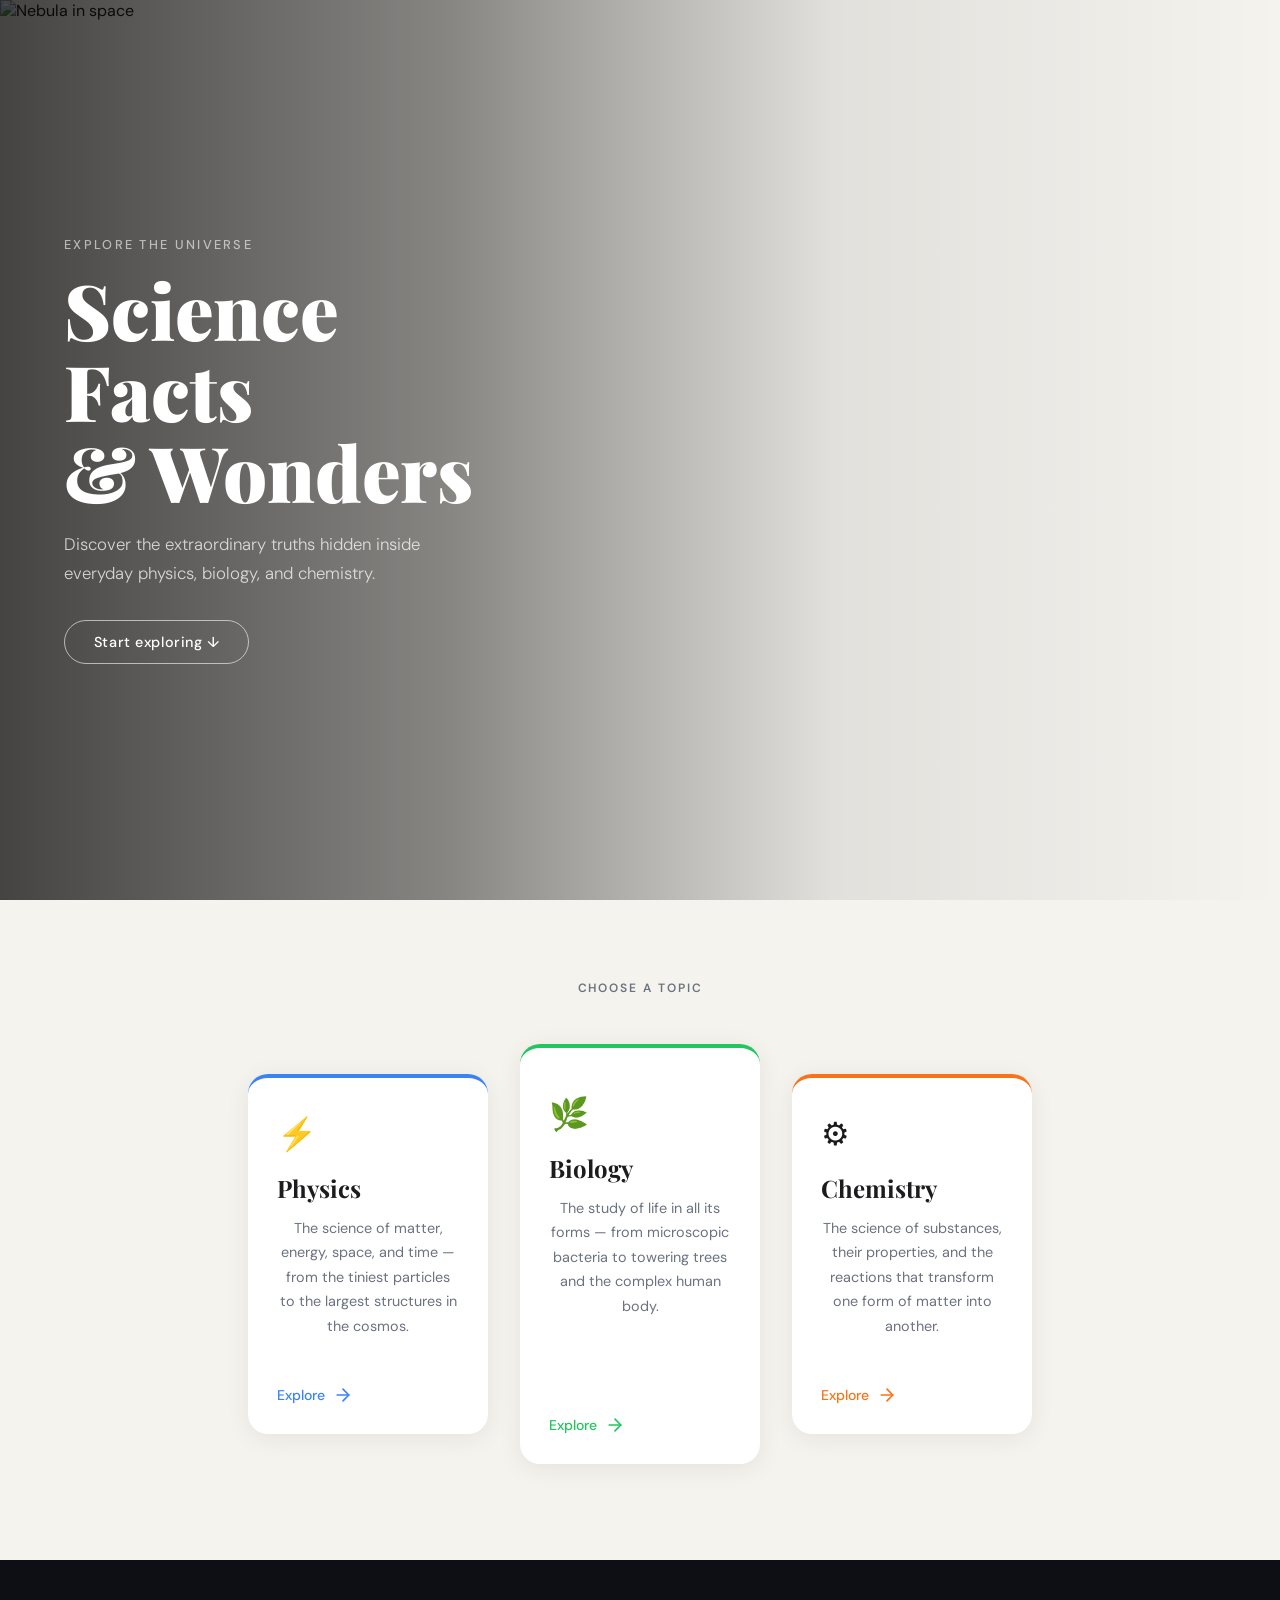
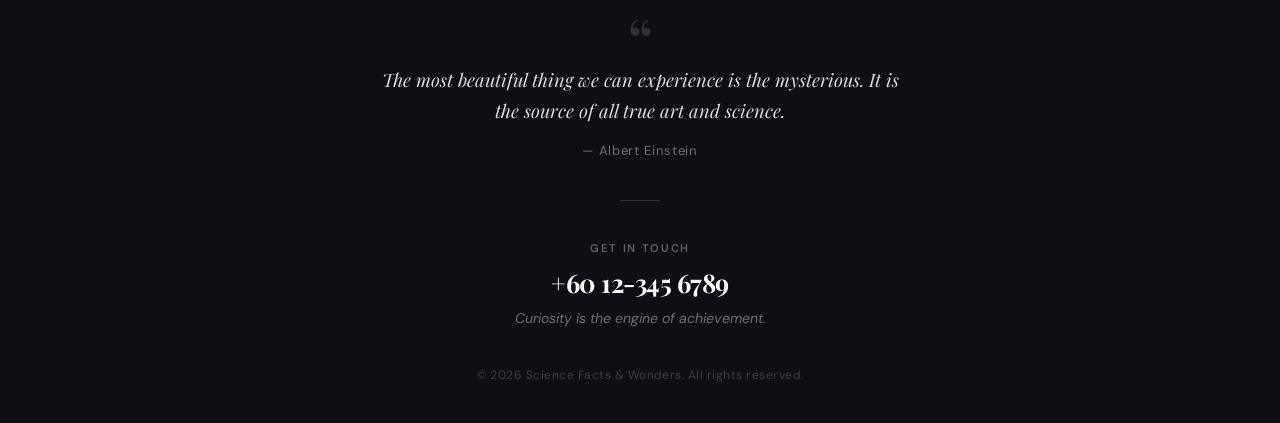
==== index.html @ d9818884 "Add files via upload" ====
<!DOCTYPE html>
<html lang="en">
<head>
  <meta charset="UTF-8">
  <meta name="viewport" content="width=device-width, initial-scale=1.0">
  <title>Science Facts & Wonders</title>
  <link rel="preconnect" href="https://fonts.googleapis.com">
  <link href="https://fonts.googleapis.com/css2?family=Playfair+Display:wght@700;900&family=DM+Sans:wght@300;400;500&display=swap" rel="stylesheet">
  <link rel="stylesheet" href="style.css">
</head>
<body>

  <!-- HERO SECTION -->
  <section class="hero">
    <div class="hero-image-wrap">
      <img
        src="https://images.unsplash.com/photo-1462331940025-496dfbfc7564?w=1400&auto=format&fit=crop"
        alt="Nebula in space"
        class="hero-img"
      />
      <div class="hero-fade"></div>
    </div>
    <div class="hero-text">
      <p class="hero-eyebrow">Explore the universe</p>
      <h1>Science Facts<br>&amp; Wonders</h1>
      <p class="hero-sub">Discover the extraordinary truths hidden inside everyday physics, biology, and chemistry.</p>
      <a href="#topics" class="hero-btn">Start exploring ↓</a>
    </div>
  </section>

  <!-- TOPIC CARDS -->
  <section class="topics" id="topics">
    <p class="section-label">Choose a topic</p>

    <div class="cards-row">

      <!-- Physics -->
      <div class="card" id="card-physics">
        <div class="card-icon">&#9889;</div>
        <h2 class="card-title">Physics</h2>
        <p class="card-desc">The science of matter, energy, space, and time — from the tiniest particles to the largest structures in the cosmos.</p>
        <a href="physics.html" class="card-arrow" aria-label="Explore Physics">
          <span>Explore</span>
          <svg width="20" height="20" viewBox="0 0 24 24" fill="none" stroke="currentColor" stroke-width="2" stroke-linecap="round" stroke-linejoin="round"><line x1="5" y1="12" x2="19" y2="12"/><polyline points="12 5 19 12 12 19"/></svg>
        </a>
      </div>

      <!-- Biology -->
      <div class="card featured" id="card-biology">
        <div class="card-icon">&#127807;</div>
        <h2 class="card-title">Biology</h2>
        <p class="card-desc">The study of life in all its forms — from microscopic bacteria to towering trees and the complex human body.</p>
        <a href="biology.html" class="card-arrow" aria-label="Explore Biology">
          <span>Explore</span>
          <svg width="20" height="20" viewBox="0 0 24 24" fill="none" stroke="currentColor" stroke-width="2" stroke-linecap="round" stroke-linejoin="round"><line x1="5" y1="12" x2="19" y2="12"/><polyline points="12 5 19 12 12 19"/></svg>
        </a>
      </div>

      <!-- Chemistry -->
      <div class="card" id="card-chemistry">
        <div class="card-icon">&#9881;</div>
        <h2 class="card-title">Chemistry</h2>
        <p class="card-desc">The science of substances, their properties, and the reactions that transform one form of matter into another.</p>
        <a href="chemistry.html" class="card-arrow" aria-label="Explore Chemistry">
          <span>Explore</span>
          <svg width="20" height="20" viewBox="0 0 24 24" fill="none" stroke="currentColor" stroke-width="2" stroke-linecap="round" stroke-linejoin="round"><line x1="5" y1="12" x2="19" y2="12"/><polyline points="12 5 19 12 12 19"/></svg>
        </a>
      </div>

    </div>
  </section>

  <!-- FOOTER -->
  <footer class="footer">
    <div class="footer-inner">
      <div class="footer-quote">
        <span class="quote-mark">&ldquo;</span>
        <p>The most beautiful thing we can experience is the mysterious. It is the source of all true art and science.</p>
        <cite>— Albert Einstein</cite>
      </div>
      <div class="footer-divider"></div>
      <div class="footer-contact">
        <p class="footer-label">Get in touch</p>
        <a href="tel:+60123456789" class="footer-phone">+60 12-345 6789</a>
        <p class="footer-tagline">Curiosity is the engine of achievement.</p>
      </div>
      <p class="footer-copy">&copy; 2026 Science Facts &amp; Wonders. All rights reserved.</p>
    </div>
  </footer>

</body>
</html>
---- style.css ----
*, *::before, *::after { margin: 0; padding: 0; box-sizing: border-box; }

:root {
  --dark: #0d0f14;
  --light: #f5f3ee;
  --accent-physics: #3b82f6;
  --accent-biology: #22c55e;
  --accent-chemistry: #f97316;
  --text: #1c1c1e;
  --muted: #6b7280;
  --card-bg: #ffffff;
  --font-display: 'Playfair Display', Georgia, serif;
  --font-body: 'DM Sans', sans-serif;
}

html { scroll-behavior: smooth; }

body {
  font-family: var(--font-body);
  background: var(--light);
  color: var(--text);
  overflow-x: hidden;
}

/* ── HERO ── */
.hero {
  position: relative;
  width: 100%;
  height: 100vh;
  min-height: 600px;
  display: flex;
  align-items: center;
  overflow: hidden;
}

.hero-image-wrap {
  position: absolute;
  inset: 0;
  z-index: 0;
}

.hero-img {
  width: 100%;
  height: 100%;
  object-fit: cover;
  object-position: center;
  display: block;
}

/* Left dark fade, right stays clear */
.hero-fade {
  position: absolute;
  inset: 0;
  background: linear-gradient(
    to right,
    rgba(0, 0, 0, 0.72) 0%,
    rgba(0, 0, 0, 0.45) 35%,
    rgba(0, 0, 0, 0.08) 65%,
    rgba(0, 0, 0, 0) 100%
  );
}

.hero-text {
  position: relative;
  z-index: 1;
  max-width: 560px;
  padding: 0 4rem;
  animation: fadeUp 0.9s ease both;
}

.hero-eyebrow {
  font-family: var(--font-body);
  font-size: 0.8rem;
  font-weight: 500;
  letter-spacing: 0.18em;
  text-transform: uppercase;
  color: rgba(255,255,255,0.6);
  margin-bottom: 1rem;
}

.hero-text h1 {
  font-family: var(--font-display);
  font-size: clamp(2.8rem, 6vw, 5rem);
  font-weight: 900;
  line-height: 1.05;
  color: #ffffff;
  margin-bottom: 1.2rem;
}

.hero-sub {
  font-size: 1.05rem;
  font-weight: 300;
  color: rgba(255,255,255,0.75);
  line-height: 1.7;
  max-width: 400px;
  margin-bottom: 2rem;
}

.hero-btn {
  display: inline-block;
  padding: 0.75rem 1.8rem;
  border: 1.5px solid rgba(255,255,255,0.6);
  color: #fff;
  text-decoration: none;
  font-size: 0.9rem;
  font-weight: 500;
  letter-spacing: 0.04em;
  border-radius: 999px;
  transition: background 0.2s, border-color 0.2s;
}

.hero-btn:hover {
  background: rgba(255,255,255,0.15);
  border-color: #fff;
}

/* ── TOPICS SECTION ── */
.topics {
  background: var(--light);
  padding: 5rem 2rem 6rem;
  text-align: center;
}

.section-label {
  font-size: 0.75rem;
  font-weight: 600;
  letter-spacing: 0.16em;
  text-transform: uppercase;
  color: var(--muted);
  margin-bottom: 3rem;
}

.cards-row {
  display: flex;
  justify-content: center;
  align-items: center;
  gap: 2rem;
  flex-wrap: wrap;
}

/* ── CARD ── */
.card {
  background: var(--card-bg);
  border-radius: 20px;
  width: 240px;
  min-height: 360px;
  padding: 2.2rem 1.8rem 1.8rem;
  display: flex;
  flex-direction: column;
  align-items: flex-start;
  box-shadow: 0 4px 24px rgba(0,0,0,0.07);
  transition: transform 0.25s ease, box-shadow 0.25s ease;
  animation: fadeUp 0.7s ease both;
}

.card:hover {
  transform: translateY(-6px);
  box-shadow: 0 12px 40px rgba(0,0,0,0.12);
}

/* Centre card is taller */
.card.featured {
  min-height: 420px;
  padding-top: 2.8rem;
  animation-delay: 0.1s;
}

#card-physics  { animation-delay: 0s;   border-top: 4px solid var(--accent-physics); }
#card-biology  { animation-delay: 0.1s; border-top: 4px solid var(--accent-biology); }
#card-chemistry{ animation-delay: 0.2s; border-top: 4px solid var(--accent-chemistry); }

.card-icon {
  font-size: 2rem;
  margin-bottom: 1.2rem;
}

.card-title {
  font-family: var(--font-display);
  font-size: 1.5rem;
  font-weight: 700;
  color: var(--text);
  margin-bottom: 0.8rem;
  line-height: 1.2;
}

.card-desc {
  font-size: 0.9rem;
  color: var(--muted);
  line-height: 1.7;
  flex: 1;
}

.card-arrow {
  margin-top: 1.6rem;
  display: flex;
  align-items: center;
  gap: 0.5rem;
  font-size: 0.88rem;
  font-weight: 500;
  text-decoration: none;
  color: var(--text);
  transition: gap 0.2s;
}

.card-arrow:hover { gap: 0.85rem; }

#card-physics  .card-arrow { color: var(--accent-physics); }
#card-biology  .card-arrow { color: var(--accent-biology); }
#card-chemistry .card-arrow { color: var(--accent-chemistry); }

/* ── FOOTER ── */
.footer {
  background: var(--dark);
  color: #fff;
  padding: 4rem 2rem 2.5rem;
}

.footer-inner {
  max-width: 700px;
  margin: 0 auto;
  text-align: center;
}

.footer-quote {
  margin-bottom: 2.5rem;
}

.quote-mark {
  font-family: var(--font-display);
  font-size: 4rem;
  line-height: 0.5;
  color: rgba(255,255,255,0.15);
  display: block;
  margin-bottom: 0.5rem;
}

.footer-quote p {
  font-family: var(--font-display);
  font-size: 1.15rem;
  font-style: italic;
  color: rgba(255,255,255,0.85);
  line-height: 1.7;
  max-width: 520px;
  margin: 0 auto 0.8rem;
}

.footer-quote cite {
  font-size: 0.82rem;
  color: rgba(255,255,255,0.4);
  font-style: normal;
  letter-spacing: 0.05em;
}

.footer-divider {
  width: 40px;
  height: 1px;
  background: rgba(255,255,255,0.15);
  margin: 0 auto 2.5rem;
}

.footer-label {
  font-size: 0.7rem;
  font-weight: 600;
  letter-spacing: 0.15em;
  text-transform: uppercase;
  color: rgba(255,255,255,0.35);
  margin-bottom: 0.6rem;
}

.footer-phone {
  display: block;
  font-family: var(--font-display);
  font-size: 1.6rem;
  font-weight: 700;
  color: #fff;
  text-decoration: none;
  margin-bottom: 0.6rem;
  letter-spacing: -0.02em;
  transition: color 0.2s;
}

.footer-phone:hover { color: var(--accent-biology); }

.footer-tagline {
  font-size: 0.88rem;
  color: rgba(255,255,255,0.4);
  font-style: italic;
  margin-bottom: 2.5rem;
}

.footer-copy {
  font-size: 0.75rem;
  color: rgba(255,255,255,0.2);
  letter-spacing: 0.04em;
}

/* ── ANIMATIONS ── */
@keyframes fadeUp {
  from { opacity: 0; transform: translateY(24px); }
  to   { opacity: 1; transform: translateY(0); }
}

/* ── TOPIC PAGES (physics/biology/chemistry.html) ── */
.page-header {
  background: var(--dark);
  padding: 1.2rem 2rem;
  display: flex;
  align-items: center;
  gap: 1.2rem;
}

.back-link {
  color: rgba(255,255,255,0.6);
  text-decoration: none;
  font-size: 0.88rem;
  display: flex;
  align-items: center;
  gap: 0.4rem;
  transition: color 0.2s;
}

.back-link:hover { color: #fff; }

.page-header h2 {
  font-family: var(--font-display);
  font-size: 1.3rem;
  color: #fff;
  font-weight: 700;
}

.fact-hero {
  padding: 3rem 2rem 1rem;
  max-width: 800px;
  margin: 0 auto;
  text-align: center;
}

.fact-hero p {
  font-size: 0.8rem;
  letter-spacing: 0.14em;
  text-transform: uppercase;
  color: var(--muted);
  margin-bottom: 0.5rem;
}

.fact-hero h1 {
  font-family: var(--font-display);
  font-size: clamp(2rem, 5vw, 3.2rem);
  font-weight: 900;
  line-height: 1.1;
  margin-bottom: 1rem;
}

.fact-area {
  max-width: 680px;
  margin: 2rem auto 0;
  padding: 0 2rem 5rem;
  text-align: center;
}

.fact-box {
  background: #fff;
  border-radius: 16px;
  padding: 2.5rem;
  box-shadow: 0 4px 24px rgba(0,0,0,0.08);
  margin-bottom: 2rem;
  animation: fadeUp 0.5s ease both;
}

.fact-box h3 {
  font-family: var(--font-display);
  font-size: 1.4rem;
  font-weight: 700;
  margin-bottom: 1rem;
  color: var(--text);
}

.fact-box p {
  font-size: 1rem;
  color: var(--muted);
  line-height: 1.8;
}

.fact-badge {
  display: inline-block;
  font-size: 0.72rem;
  font-weight: 600;
  letter-spacing: 0.1em;
  text-transform: uppercase;
  padding: 0.3rem 0.9rem;
  border-radius: 999px;
  margin-bottom: 1rem;
  color: #fff;
}

.next-btn {
  display: inline-flex;
  align-items: center;
  gap: 0.5rem;
  padding: 0.8rem 2rem;
  border-radius: 999px;
  border: none;
  font-family: var(--font-body);
  font-size: 0.95rem;
  font-weight: 500;
  cursor: pointer;
  color: #fff;
  transition: opacity 0.2s, transform 0.15s;
}

.next-btn:hover { opacity: 0.88; transform: scale(1.03); }

/* ── RESPONSIVE ── */
@media (max-width: 700px) {
  .hero-text { padding: 0 2rem; }
  .cards-row { flex-direction: column; align-items: center; }
  .card, .card.featured { width: 100%; max-width: 340px; min-height: unset; }
}
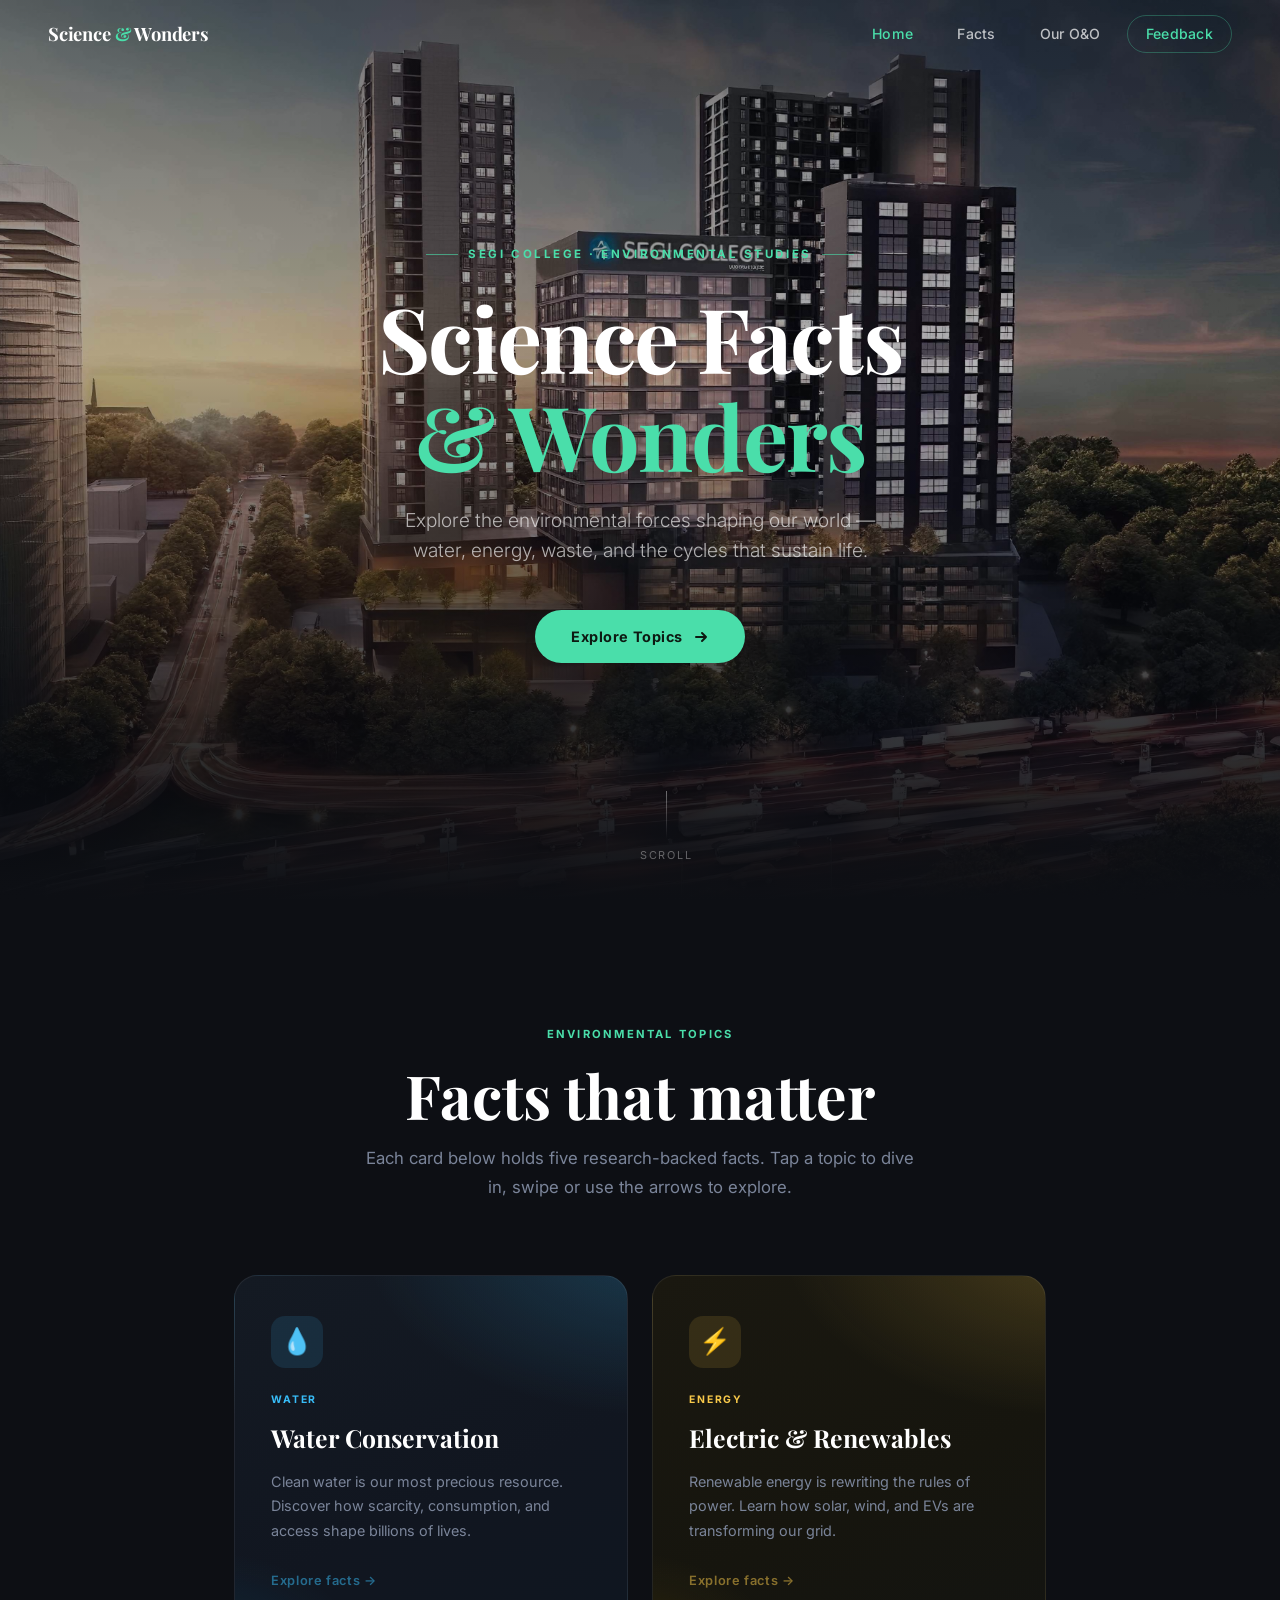
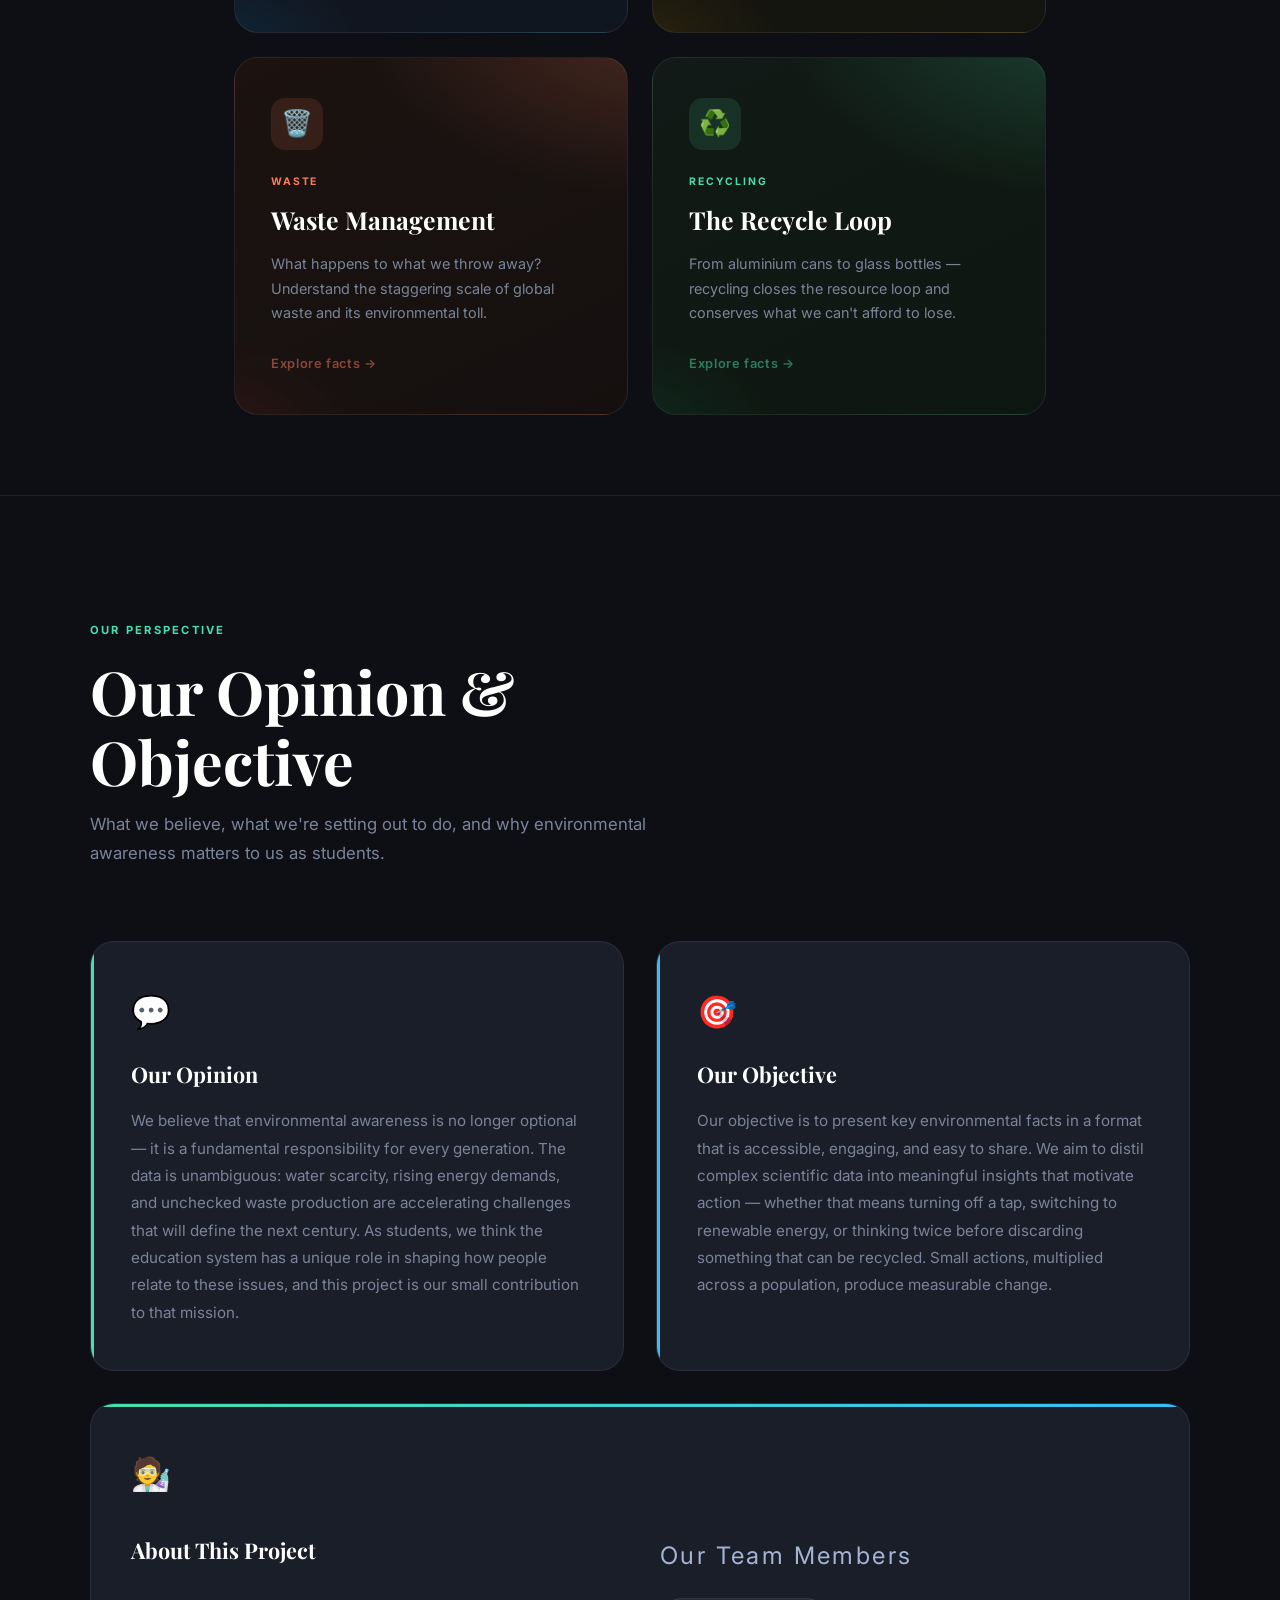
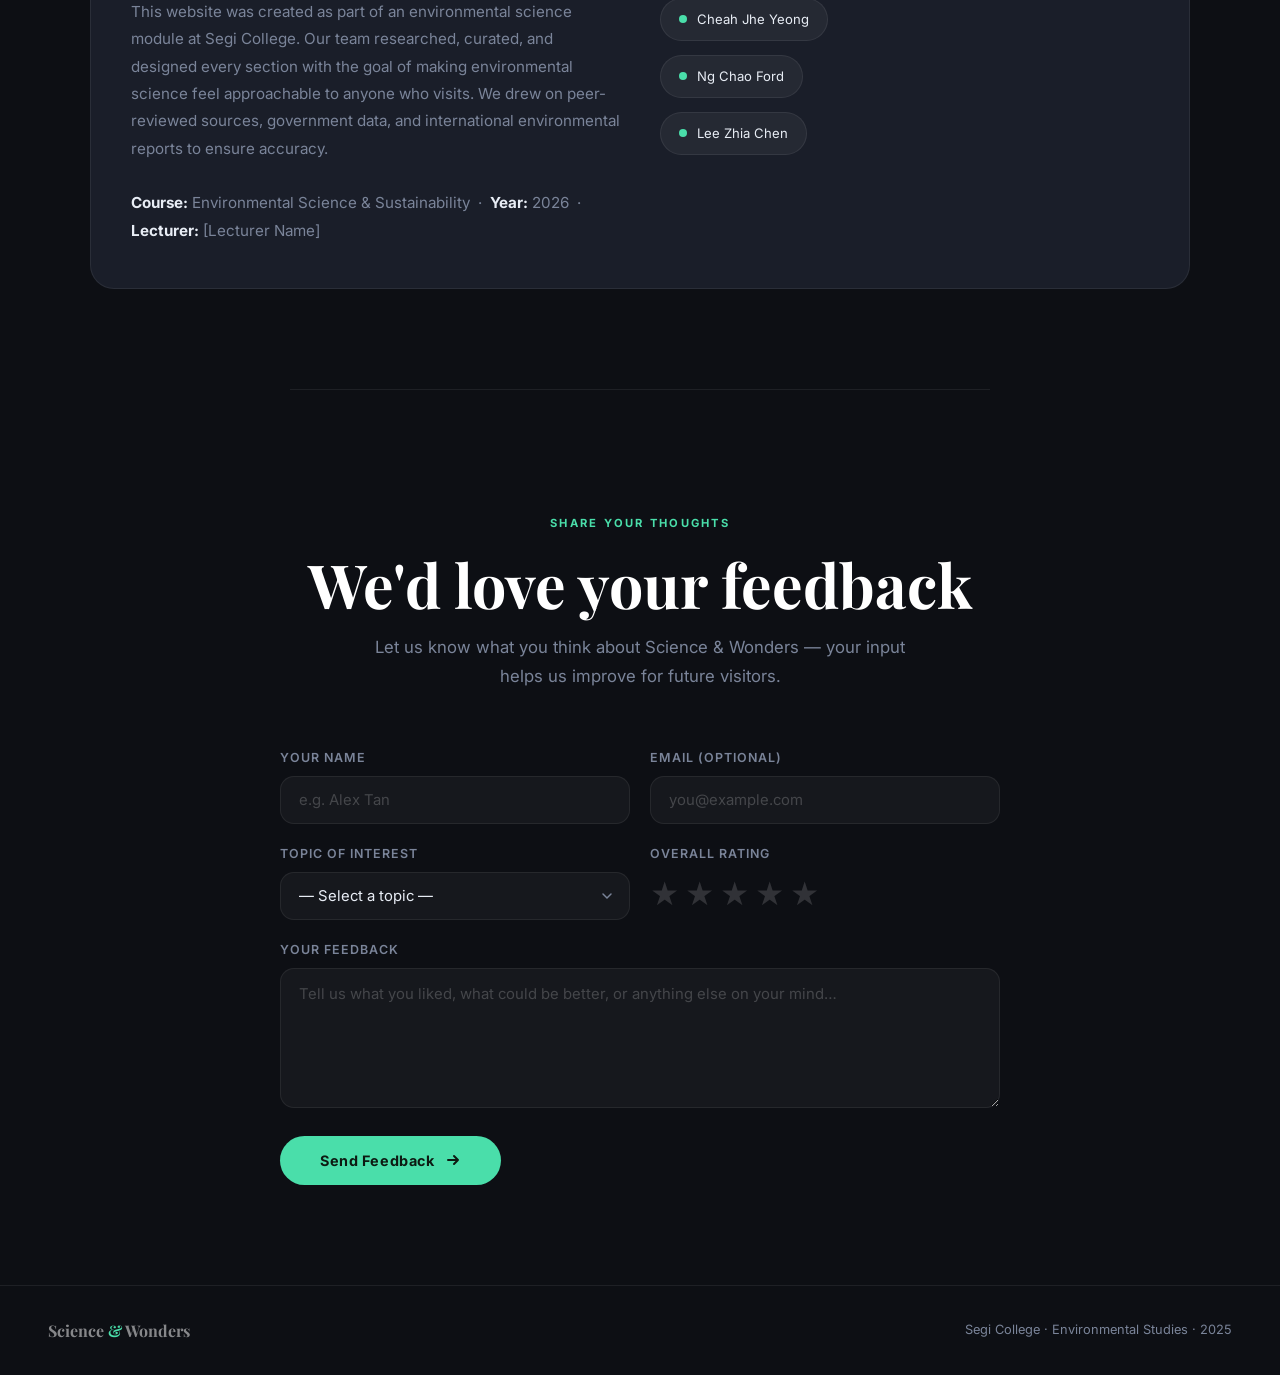
==== commit 1f3e6b77: "Add files via upload" ====
--- a/index.html
+++ b/index.html
@@ -1,92 +1,587 @@
-<!DOCTYPE html>
-<html lang="en">
-<head>
-  <meta charset="UTF-8">
-  <meta name="viewport" content="width=device-width, initial-scale=1.0">
-  <title>Science Facts & Wonders</title>
-  <link rel="preconnect" href="https://fonts.googleapis.com">
-  <link href="https://fonts.googleapis.com/css2?family=Playfair+Display:wght@700;900&family=DM+Sans:wght@300;400;500&display=swap" rel="stylesheet">
-  <link rel="stylesheet" href="style.css">
-</head>
-<body>
-
-  <!-- HERO SECTION -->
-  <section class="hero">
-    <div class="hero-image-wrap">
-      <img
-        src="https://images.unsplash.com/photo-1462331940025-496dfbfc7564?w=1400&auto=format&fit=crop"
-        alt="Nebula in space"
-        class="hero-img"
-      />
-      <div class="hero-fade"></div>
-    </div>
-    <div class="hero-text">
-      <p class="hero-eyebrow">Explore the universe</p>
-      <h1>Science Facts<br>&amp; Wonders</h1>
-      <p class="hero-sub">Discover the extraordinary truths hidden inside everyday physics, biology, and chemistry.</p>
-      <a href="#topics" class="hero-btn">Start exploring ↓</a>
-    </div>
-  </section>
-
-  <!-- TOPIC CARDS -->
-  <section class="topics" id="topics">
-    <p class="section-label">Choose a topic</p>
-
-    <div class="cards-row">
-
-      <!-- Physics -->
-      <div class="card" id="card-physics">
-        <div class="card-icon">&#9889;</div>
-        <h2 class="card-title">Physics</h2>
-        <p class="card-desc">The science of matter, energy, space, and time — from the tiniest particles to the largest structures in the cosmos.</p>
-        <a href="physics.html" class="card-arrow" aria-label="Explore Physics">
-          <span>Explore</span>
-          <svg width="20" height="20" viewBox="0 0 24 24" fill="none" stroke="currentColor" stroke-width="2" stroke-linecap="round" stroke-linejoin="round"><line x1="5" y1="12" x2="19" y2="12"/><polyline points="12 5 19 12 12 19"/></svg>
-        </a>
-      </div>
-
-      <!-- Biology -->
-      <div class="card featured" id="card-biology">
-        <div class="card-icon">&#127807;</div>
-        <h2 class="card-title">Biology</h2>
-        <p class="card-desc">The study of life in all its forms — from microscopic bacteria to towering trees and the complex human body.</p>
-        <a href="biology.html" class="card-arrow" aria-label="Explore Biology">
-          <span>Explore</span>
-          <svg width="20" height="20" viewBox="0 0 24 24" fill="none" stroke="currentColor" stroke-width="2" stroke-linecap="round" stroke-linejoin="round"><line x1="5" y1="12" x2="19" y2="12"/><polyline points="12 5 19 12 12 19"/></svg>
-        </a>
-      </div>
-
-      <!-- Chemistry -->
-      <div class="card" id="card-chemistry">
-        <div class="card-icon">&#9881;</div>
-        <h2 class="card-title">Chemistry</h2>
-        <p class="card-desc">The science of substances, their properties, and the reactions that transform one form of matter into another.</p>
-        <a href="chemistry.html" class="card-arrow" aria-label="Explore Chemistry">
-          <span>Explore</span>
-          <svg width="20" height="20" viewBox="0 0 24 24" fill="none" stroke="currentColor" stroke-width="2" stroke-linecap="round" stroke-linejoin="round"><line x1="5" y1="12" x2="19" y2="12"/><polyline points="12 5 19 12 12 19"/></svg>
-        </a>
-      </div>
-
-    </div>
-  </section>
-
-  <!-- FOOTER -->
-  <footer class="footer">
-    <div class="footer-inner">
-      <div class="footer-quote">
-        <span class="quote-mark">&ldquo;</span>
-        <p>The most beautiful thing we can experience is the mysterious. It is the source of all true art and science.</p>
-        <cite>— Albert Einstein</cite>
-      </div>
-      <div class="footer-divider"></div>
-      <div class="footer-contact">
-        <p class="footer-label">Get in touch</p>
-        <a href="tel:+60123456789" class="footer-phone">+60 12-345 6789</a>
-        <p class="footer-tagline">Curiosity is the engine of achievement.</p>
-      </div>
-      <p class="footer-copy">&copy; 2026 Science Facts &amp; Wonders. All rights reserved.</p>
-    </div>
-  </footer>
-
-</body>
-</html>
+<!DOCTYPE html>
+<html lang="en">
+<head>
+  <meta charset="UTF-8" />
+  <meta name="viewport" content="width=device-width, initial-scale=1.0" />
+  <title>Science Facts & Wonders</title>
+  <link rel="preconnect" href="https://fonts.googleapis.com" />
+  <link rel="preconnect" href="https://fonts.gstatic.com" crossorigin />
+  <link href="https://fonts.googleapis.com/css2?family=Playfair+Display:wght@400;700&family=Inter:wght@300;400;500;600;700&display=swap" rel="stylesheet" />
+  <link rel="stylesheet" href="style.css" />
+</head>
+<body>
+
+  <!-- ══════════════════════════════════════════════
+       NAVBAR
+  ══════════════════════════════════════════════ -->
+  <nav id="navbar">
+    <div class="nav-logo">Science <span>&</span> Wonders</div>
+    <ul class="nav-links">
+      <li><a href="#hero"     class="nav-link active">Home</a></li>
+      <li><a href="#facts"    class="nav-link">Facts</a></li>
+      <li><a href="#opinion"  class="nav-link">Our O&amp;O</a></li>
+      <li><a href="#feedback" class="nav-link nav-feedback">Feedback</a></li>
+    </ul>
+  </nav>
+
+  <!-- ══════════════════════════════════════════════
+       HERO
+  ══════════════════════════════════════════════ -->
+  <section id="hero">
+    <div class="hero-bg"></div>
+    <div class="hero-overlay"></div>
+    <div class="hero-content">
+      <p class="hero-eyebrow">Segi College · Environmental Studies</p>
+      <h1 class="hero-title">Science Facts<br><em>&amp; Wonders</em></h1>
+      <p class="hero-subtitle">
+        Explore the environmental forces shaping our world —<br>
+        water, energy, waste, and the cycles that sustain life.
+      </p>
+      <a href="#facts" class="hero-cta">
+        Explore Topics
+        <svg width="16" height="16" viewBox="0 0 16 16" fill="none">
+          <path d="M3 8h10M9 4l4 4-4 4" stroke="currentColor" stroke-width="2" stroke-linecap="round" stroke-linejoin="round"/>
+        </svg>
+      </a>
+    </div>
+    <div class="hero-scroll-hint">
+      <div class="scroll-line"></div>
+      <span>Scroll</span>
+    </div>
+  </section>
+
+  <!-- ══════════════════════════════════════════════
+       FACTS SECTION
+  ══════════════════════════════════════════════ -->
+  <section id="facts">
+    <div class="facts-header reveal">
+      <span class="section-eyebrow">Environmental Topics</span>
+      <h2 class="section-heading">Facts that matter</h2>
+      <p class="section-sub">
+        Each card below holds five research-backed facts. Tap a topic to dive in, swipe or use the arrows to explore.
+      </p>
+    </div>
+
+    <div class="topics-grid">
+      <!-- Water -->
+      <div class="topic-card water reveal reveal-delay-1" onclick="openTopic('water')" role="button" tabindex="0">
+        <div class="card-icon">💧</div>
+        <span class="card-tag">Water</span>
+        <h3 class="card-title">Water Conservation</h3>
+        <p class="card-desc">Clean water is our most precious resource. Discover how scarcity, consumption, and access shape billions of lives.</p>
+        <span class="card-arrow">Explore facts →</span>
+      </div>
+
+      <!-- Electric -->
+      <div class="topic-card electric reveal reveal-delay-2" onclick="openTopic('electric')" role="button" tabindex="0">
+        <div class="card-icon">⚡</div>
+        <span class="card-tag">Energy</span>
+        <h3 class="card-title">Electric & Renewables</h3>
+        <p class="card-desc">Renewable energy is rewriting the rules of power. Learn how solar, wind, and EVs are transforming our grid.</p>
+        <span class="card-arrow">Explore facts →</span>
+      </div>
+
+      <!-- Waste -->
+      <div class="topic-card waste reveal reveal-delay-3" onclick="openTopic('waste')" role="button" tabindex="0">
+        <div class="card-icon">🗑️</div>
+        <span class="card-tag">Waste</span>
+        <h3 class="card-title">Waste Management</h3>
+        <p class="card-desc">What happens to what we throw away? Understand the staggering scale of global waste and its environmental toll.</p>
+        <span class="card-arrow">Explore facts →</span>
+      </div>
+
+      <!-- Recycle -->
+      <div class="topic-card recycle reveal reveal-delay-4" onclick="openTopic('recycle')" role="button" tabindex="0">
+        <div class="card-icon">♻️</div>
+        <span class="card-tag">Recycling</span>
+        <h3 class="card-title">The Recycle Loop</h3>
+        <p class="card-desc">From aluminium cans to glass bottles — recycling closes the resource loop and conserves what we can't afford to lose.</p>
+        <span class="card-arrow">Explore facts →</span>
+      </div>
+    </div>
+  </section>
+
+  <div class="divider"></div>
+
+  <!-- ══════════════════════════════════════════════
+       OPINION & OBJECTIVE
+  ══════════════════════════════════════════════ -->
+  <section id="opinion">
+    <div class="opinion-inner">
+      <div class="opinion-header reveal">
+        <span class="section-eyebrow">Our Perspective</span>
+        <h2 class="section-heading">Our Opinion &amp;<br>Objective</h2>
+        <p class="section-sub">
+          What we believe, what we're setting out to do, and why environmental awareness matters to us as students.
+        </p>
+      </div>
+
+      <div class="opinion-grid">
+
+        <!-- Block 1 — Opinion -->
+        <div class="oo-block reveal reveal-delay-1">
+          <div class="oo-icon">💬</div>
+          <h3 class="oo-title">Our Opinion</h3>
+          <!-- EDIT: Replace the paragraph text below with your own opinion. Keep it within the <p> tags. -->
+          <p class="oo-body">
+            We believe that environmental awareness is no longer optional — it is a fundamental responsibility
+            for every generation. The data is unambiguous: water scarcity, rising energy demands, and
+            unchecked waste production are accelerating challenges that will define the next century.
+            As students, we think the education system has a unique role in shaping how people relate to
+            these issues, and this project is our small contribution to that mission.
+          </p>
+        </div>
+
+        <!-- Block 2 — Objective -->
+        <div class="oo-block secondary reveal reveal-delay-2">
+          <div class="oo-icon">🎯</div>
+          <h3 class="oo-title">Our Objective</h3>
+          <!-- EDIT: Replace the paragraph text below with your own objective statement. Keep it within the <p> tags. -->
+          <p class="oo-body">
+            Our objective is to present key environmental facts in a format that is accessible, engaging,
+            and easy to share. We aim to distil complex scientific data into meaningful insights that
+            motivate action — whether that means turning off a tap, switching to renewable energy, or
+            thinking twice before discarding something that can be recycled. Small actions, multiplied
+            across a population, produce measurable change.
+          </p>
+        </div>
+
+        <!-- Full-width block — About the team -->
+        <div class="oo-full reveal reveal-delay-3">
+          <div class="oo-full-left">
+            <div class="oo-icon">🧑‍🔬</div>
+            <h3 class="oo-title">About This Project</h3>
+            <!-- EDIT: Replace the paragraph below with your project description, subject name, semester, etc. -->
+            <p class="oo-body">
+              This website was created as part of an environmental science module at Segi College.
+              Our team researched, curated, and designed every section with the goal of making
+              environmental science feel approachable to anyone who visits. We drew on peer-reviewed
+              sources, government data, and international environmental reports to ensure accuracy.
+              <br><br>
+              <!-- EDIT: Update course name, year, and lecturer name below -->
+              <strong style="color: #e8edf5;">Course:</strong> Environmental Science &amp; Sustainability &nbsp;·&nbsp;
+              <strong style="color: #e8edf5;">Year:</strong> 2026 &nbsp;·&nbsp;
+              <strong style="color: #e8edf5;">Lecturer:</strong> [Lecturer Name]
+            </p>
+          </div>
+          <div class="oo-full-right">
+            <!-- EDIT: Replace each chip with your actual team members' names -->
+            <p style="font-size:1.5rem; letter-spacing:0.1em; color:#a5b3d4; margin-bottom:8px;">Our Team Members</p>
+            <div class="member-chip"><span class="member-chip-dot"></span> Cheah Jhe Yeong</div>
+            <div class="member-chip"><span class="member-chip-dot"></span> Ng Chao Ford</div>
+            <div class="member-chip"><span class="member-chip-dot"></span> Lee Zhia Chen</div>
+          </div>
+        </div>
+
+      </div><!-- /opinion-grid -->
+    </div><!-- /opinion-inner -->
+  </section>
+
+  <!-- ══════════════════════════════════════════════
+       FEEDBACK SECTION
+  ══════════════════════════════════════════════ -->
+  <section id="feedback">
+    <div class="feedback-inner">
+      <div class="feedback-header reveal">
+        <span class="section-eyebrow">Share Your Thoughts</span>
+        <h2 class="section-heading">We'd love your feedback</h2>
+        <p class="section-sub">
+          Let us know what you think about Science &amp; Wonders — your input helps us improve for future visitors.
+        </p>
+      </div>
+
+      <div class="feedback-form reveal reveal-delay-1">
+
+        <!-- Name + Email -->
+        <div class="fb-row">
+          <div class="fb-field">
+            <label for="fb-name">Your Name</label>
+            <input type="text" id="fb-name" placeholder="e.g. Alex Tan" autocomplete="name" />
+          </div>
+          <div class="fb-field">
+            <label for="fb-email">Email (optional)</label>
+            <input type="email" id="fb-email" placeholder="you@example.com" autocomplete="email" />
+          </div>
+        </div>
+
+        <!-- Topic + Rating -->
+        <div class="fb-row">
+          <div class="fb-field">
+            <label for="fb-topic">Topic of Interest</label>
+            <select id="fb-topic">
+              <option value="">— Select a topic —</option>
+              <option value="water">💧 Water Conservation</option>
+              <option value="electric">⚡ Electric &amp; Renewables</option>
+              <option value="waste">🗑️ Waste Management</option>
+              <option value="recycle">♻️ The Recycle Loop</option>
+              <option value="general">🌍 General / All topics</option>
+            </select>
+          </div>
+          <div class="star-row">
+            <label>Overall Rating</label>
+            <div class="stars">
+              <input type="radio" id="s5" name="rating" value="5"><label for="s5" title="5 stars">★</label>
+              <input type="radio" id="s4" name="rating" value="4"><label for="s4" title="4 stars">★</label>
+              <input type="radio" id="s3" name="rating" value="3"><label for="s3" title="3 stars">★</label>
+              <input type="radio" id="s2" name="rating" value="2"><label for="s2" title="2 stars">★</label>
+              <input type="radio" id="s1" name="rating" value="1"><label for="s1" title="1 star">★</label>
+            </div>
+          </div>
+        </div>
+
+        <!-- Feedback text -->
+        <div class="fb-field">
+          <label for="fb-message">Your Feedback</label>
+          <textarea id="fb-message" placeholder="Tell us what you liked, what could be better, or anything else on your mind…"></textarea>
+        </div>
+
+        <!-- Submit -->
+        <button class="fb-submit" onclick="submitFeedback()">
+          Send Feedback
+          <svg width="16" height="16" viewBox="0 0 16 16" fill="none">
+            <path d="M3 8h10M9 4l4 4-4 4" stroke="currentColor" stroke-width="2" stroke-linecap="round" stroke-linejoin="round"/>
+          </svg>
+        </button>
+
+        <!-- Success toast -->
+        <div class="fb-toast" id="fb-toast">
+          <span class="fb-toast-icon">✅</span>
+          <span>Thank you! Your feedback has been securely submitted for research.</span>
+        </div>
+
+      </div><!-- /feedback-form -->
+    </div><!-- /feedback-inner -->
+  </section>
+
+  <!-- ══════════════════════════════════════════════
+       FOOTER
+  ══════════════════════════════════════════════ -->
+  <footer>
+    <div class="foot-logo">Science <span>&</span> Wonders</div>
+    <span>Segi College · Environmental Studies · 2025</span>
+  </footer>
+
+  <!-- ══════════════════════════════════════════════
+       FACT OVERLAY (full-screen viewer)
+  ══════════════════════════════════════════════ -->
+  <div id="fact-overlay" role="dialog" aria-modal="true">
+    <div class="fact-bg" id="fact-bg"></div>
+    <div class="fact-bg-dimmer"></div>
+
+    <button class="overlay-back" onclick="closeTopic()">
+      <svg width="16" height="16" viewBox="0 0 16 16" fill="none">
+        <path d="M10 12L6 8l4-4" stroke="currentColor" stroke-width="2" stroke-linecap="round" stroke-linejoin="round"/>
+      </svg>
+      Back
+    </button>
+
+    <div class="fact-viewer">
+      <div class="fact-glass-card" id="fact-card">
+        <span class="glass-tag"  id="glass-tag"></span>
+        <span class="glass-count" id="glass-count"></span>
+        <span class="fact-quote-mark">"</span>
+        <p class="fact-text" id="fact-text"></p>
+      </div>
+
+      <div class="fact-controls">
+        <button class="fact-nav-btn" id="prev-btn" onclick="prevFact()" aria-label="Previous fact">
+          <svg width="18" height="18" viewBox="0 0 18 18" fill="none">
+            <path d="M11 13L7 9l4-4" stroke="currentColor" stroke-width="2" stroke-linecap="round" stroke-linejoin="round"/>
+          </svg>
+        </button>
+        <div class="fact-progress" id="fact-progress"></div>
+        <button class="fact-nav-btn" id="next-btn" onclick="nextFact()" aria-label="Next fact">
+          <svg width="18" height="18" viewBox="0 0 18 18" fill="none">
+            <path d="M7 5l4 4-4 4" stroke="currentColor" stroke-width="2" stroke-linecap="round" stroke-linejoin="round"/>
+          </svg>
+        </button>
+      </div>
+    </div>
+  </div>
+
+  <!-- ══════════════════════════════════════════════
+       JAVASCRIPT
+  ══════════════════════════════════════════════ -->
+  <script>
+    /* ── DATA ─────────────────────────────────────────────── */
+    const FACTS = {
+      water: {
+        label: 'Water Conservation',
+        facts: [
+          "Only 3% of Earth's water is fresh, and two-thirds of that is locked in glaciers and polar ice caps.",
+          "The average person uses 80–100 gallons of water per day for domestic purposes.",
+          "It takes approximately 1,800 gallons of water to produce just one pound of beef.",
+          "Over 1 billion people worldwide still lack access to safe, clean drinking water.",
+          "A single dripping faucet can waste up to 3,000 gallons of water every year."
+        ],
+        backgrounds: [
+          'https://images.unsplash.com/photo-1505118380757-91f5f5632de0?q=90&w=1920',
+          'https://images.unsplash.com/photo-1432405972618-c60b0225b8f9?q=90&w=1920',
+          'https://images.unsplash.com/photo-1483728642387-6c3bdd6c93e5?q=90&w=1920',
+          'https://images.unsplash.com/photo-1500534314209-a25ddb2bd429?q=90&w=1920',
+          'https://images.unsplash.com/photo-1520942702018-0862200e6873?q=90&w=1920'
+        ]
+      },
+      electric: {
+        label: 'Electric & Renewables',
+        facts: [
+          "Solar energy is Earth's most abundant resource — one hour of sunlight could power the entire world for a year.",
+          "Wind power capacity has been doubling roughly every three years, making it one of the fastest-growing energy sources.",
+          "LED lights consume 75% less energy than incandescent bulbs and last up to 25 times longer.",
+          "Renewable sources now account for more than 29% of global electricity generation.",
+          "Electric vehicles are 3–4× more energy-efficient than conventional petrol-powered cars."
+        ],
+        backgrounds: [
+          'https://images.unsplash.com/photo-1466611653911-95081537e5b7?q=90&w=1920',
+          'https://images.unsplash.com/photo-1473341304170-971dccb5ac1e?q=90&w=1920',
+          'https://images.unsplash.com/photo-1548613053-22087dd8edb8?q=90&w=1920',
+          'https://images.unsplash.com/photo-1497435334941-8c899ee9e8e9?q=90&w=1920',
+          'https://images.unsplash.com/photo-1593941707882-a5bba14938c7?q=90&w=1920'
+        ]
+      },
+      waste: {
+        label: 'Waste Management',
+        facts: [
+          "The average person generates 4.5 lbs of trash daily — roughly 1,600 lbs of waste every year.",
+          "Plastic bags can take up to 1,000 years to decompose in a landfill.",
+          "Food waste alone accounts for 30–40% of the US food supply and contributes heavily to methane emissions.",
+          "Americans discard approximately 25 trillion Styrofoam cups every single year.",
+          "Composting can redirect up to 30% of household waste away from landfill entirely."
+        ],
+        backgrounds: [
+          'https://images.unsplash.com/photo-1530587191325-3db32d826c18?q=90&w=1920',
+          'https://images.unsplash.com/photo-1604187352574-c75ca79f5807?q=90&w=1920',
+          'https://images.unsplash.com/photo-1558618666-fcd25c85cd64?q=90&w=1920',
+          'https://images.unsplash.com/photo-1619642751034-765dfdf7c58e?q=90&w=1920',
+          'https://images.unsplash.com/photo-1591955506264-3f5a6834570a?q=90&w=1920'
+        ]
+      },
+      recycle: {
+        label: 'The Recycle Loop',
+        facts: [
+          "Recycling a single aluminium can saves enough energy to power a laptop for three hours.",
+          "One tonne of recycled paper spares 17 trees, 7,000 gallons of water, and 4,000 kWh of energy.",
+          "Glass is 100% recyclable and can be remelted indefinitely without losing quality.",
+          "The US recycling industry generates over $236 billion in revenue and employs 1.1 million people.",
+          "Recycling plastic saves twice as much energy as burning it for fuel."
+        ],
+        backgrounds: [
+          'https://images.unsplash.com/photo-1542601906990-b4d3fb778b09?q=90&w=1920',
+          'https://images.unsplash.com/photo-1567361808960-dec9cb578182?q=90&w=1920',
+          'https://images.unsplash.com/photo-1506905925346-21bda4d32df4?q=90&w=1920',
+          'https://images.unsplash.com/photo-1493246507139-91e8fad9978e?q=90&w=1920',
+          'https://images.unsplash.com/photo-1518173946687-a4c8892bbd9f?q=90&w=1920'
+        ]
+      }
+    };
+
+    /* ── STATE ────────────────────────────────────────────── */
+    let currentTopic = null;
+    let currentIndex = 0;
+    let touchStartX = 0;
+
+    /* ── OPEN / CLOSE ─────────────────────────────────────── */
+    function openTopic(topic) {
+      currentTopic = topic;
+      currentIndex = 0;
+      buildProgress();
+      renderFact('none');
+      document.getElementById('fact-overlay').classList.add('active');
+      document.body.style.overflow = 'hidden';
+    }
+
+    function closeTopic() {
+      document.getElementById('fact-overlay').classList.remove('active');
+      document.body.style.overflow = '';
+    }
+
+    /* ── RENDER ───────────────────────────────────────────── */
+    function renderFact(dir) {
+      const data = FACTS[currentTopic];
+      const card = document.getElementById('fact-card');
+
+      // text
+      document.getElementById('fact-text').textContent    = data.facts[currentIndex];
+      document.getElementById('glass-tag').textContent    = data.label;
+      document.getElementById('glass-count').textContent  = `${currentIndex + 1} / ${data.facts.length}`;
+      document.getElementById('fact-bg').style.backgroundImage = `url(${data.backgrounds[currentIndex]})`;
+
+      // animate card
+      card.classList.remove('anim-right', 'anim-left');
+      void card.offsetWidth; // reflow
+      if (dir === 'right') card.classList.add('anim-right');
+      if (dir === 'left')  card.classList.add('anim-left');
+
+      // progress pills
+      document.querySelectorAll('.fpill').forEach((p, i) => {
+        p.classList.toggle('active', i === currentIndex);
+      });
+
+      // buttons
+      document.getElementById('prev-btn').disabled = currentIndex === 0;
+      document.getElementById('next-btn').disabled = currentIndex === data.facts.length - 1;
+    }
+
+    function buildProgress() {
+      const container = document.getElementById('fact-progress');
+      container.innerHTML = '';
+      const count = FACTS[currentTopic].facts.length;
+      for (let i = 0; i < count; i++) {
+        const pill = document.createElement('div');
+        pill.className = 'fpill' + (i === 0 ? ' active' : '');
+        container.appendChild(pill);
+      }
+    }
+
+    function nextFact() {
+      const max = FACTS[currentTopic].facts.length - 1;
+      if (currentIndex < max) { currentIndex++; renderFact('right'); }
+    }
+
+    function prevFact() {
+      if (currentIndex > 0) { currentIndex--; renderFact('left'); }
+    }
+
+    /* ── SWIPE ────────────────────────────────────────────── */
+    const overlay = document.getElementById('fact-overlay');
+    overlay.addEventListener('touchstart', e => { touchStartX = e.changedTouches[0].screenX; }, { passive: true });
+    overlay.addEventListener('touchend', e => {
+      const diff = touchStartX - e.changedTouches[0].screenX;
+      if (Math.abs(diff) > 50) { diff > 0 ? nextFact() : prevFact(); }
+    });
+
+    /* ── KEYBOARD ─────────────────────────────────────────── */
+    document.addEventListener('keydown', e => {
+      if (!document.getElementById('fact-overlay').classList.contains('active')) return;
+      if (e.key === 'ArrowRight') nextFact();
+      if (e.key === 'ArrowLeft')  prevFact();
+      if (e.key === 'Escape')     closeTopic();
+    });
+
+    /* ── KEYBOARD open cards ──────────────────────────────── */
+    document.querySelectorAll('.topic-card').forEach(card => {
+      card.addEventListener('keydown', e => {
+        if (e.key === 'Enter' || e.key === ' ') {
+          e.preventDefault();
+          card.click();
+        }
+      });
+    });
+
+    /* ── NAVBAR scroll effect ─────────────────────────────── */
+    const navbar = document.getElementById('navbar');
+    window.addEventListener('scroll', () => {
+      navbar.classList.toggle('scrolled', window.scrollY > 60);
+      highlightNavLink();
+    }, { passive: true });
+
+    /* ── NAV active highlight ─────────────────────────────── */
+    const sections = ['hero', 'facts', 'opinion', 'feedback'];
+    function highlightNavLink() {
+      let current = 'hero';
+      sections.forEach(id => {
+        const el = document.getElementById(id);
+        if (el && window.scrollY >= el.offsetTop - 100) current = id;
+      });
+      document.querySelectorAll('.nav-link').forEach(a => {
+        a.classList.toggle('active', a.getAttribute('href') === '#' + current);
+      });
+    }
+
+    /* ── SMOOTH scroll for nav links ──────────────────────── */
+    document.querySelectorAll('.nav-link, .hero-cta').forEach(a => {
+      a.addEventListener('click', e => {
+        const href = a.getAttribute('href');
+        if (href && href.startsWith('#')) {
+          e.preventDefault();
+          const target = document.querySelector(href);
+          if (target) target.scrollIntoView({ behavior: 'smooth' });
+        }
+      });
+    });
+
+    /* ── SCROLL REVEAL ────────────────────────────────────── */
+    const revealObserver = new IntersectionObserver((entries) => {
+      entries.forEach(entry => {
+        if (entry.isIntersecting) {
+          entry.target.classList.add('visible');
+          revealObserver.unobserve(entry.target);
+        }
+      });
+    }, { threshold: 0.12 });
+
+    document.querySelectorAll('.reveal').forEach(el => revealObserver.observe(el));
+
+    /* ── HERO parallax / ken-burns ────────────────────────── */
+    window.addEventListener('load', () => {
+      document.getElementById('hero').classList.add('loaded');
+    });
+
+    /* ── FEEDBACK ─────────────────────────────────────────── */
+    // In-memory store for collected feedback entries
+    // Change 'YOUR_FORM_ID' to your actual Formspree endpoint ID once you sign up
+const FORMSPREEE_ENDPOINT = 'https://formspree.io/f/xkoayngb';
+
+async function submitFeedback() {
+  const name    = document.getElementById('fb-name').value.trim();
+  const email   = document.getElementById('fb-email').value.trim();
+  const topic   = document.getElementById('fb-topic').value;
+  const message = document.getElementById('fb-message').value.trim();
+  const ratingEl = document.querySelector('input[name="rating"]:checked');
+  const rating  = ratingEl ? parseInt(ratingEl.value) : null;
+
+  if (!name) {
+    alert('Please enter your name before submitting.');
+    document.getElementById('fb-name').focus();
+    return;
+  }
+  if (!message) {
+    alert('Please write your feedback before submitting.');
+    document.getElementById('fb-message').focus();
+    return;
+  }
+
+  // Structure the research payload
+  const formData = {
+    name: name,
+    email: email || "Not provided",
+    topic: topic || "General",
+    rating: rating || "No rating",
+    message: message,
+    submittedAt: new Date().toISOString()
+  };
+
+  try {
+    // Send data securely to your cloud backend
+    const response = await fetch(FORMSPREEE_ENDPOINT, {
+      method: 'POST',
+      headers: {
+        'Content-Type': 'application/json',
+        'Accept': 'application/json'
+      },
+      body: JSON.stringify(formData)
+    });
+
+    if (response.ok) {
+      // Clear form inputs on successful save
+      document.getElementById('fb-name').value    = '';
+      document.getElementById('fb-email').value   = '';
+      document.getElementById('fb-topic').value   = '';
+      document.getElementById('fb-message').value = '';
+      if (ratingEl) ratingEl.checked = false;
+
+      // Unhide the success notification
+      const toast = document.getElementById('fb-toast');
+      toast.classList.add('show');
+      toast.scrollIntoView({ behavior: 'smooth', block: 'nearest' });
+    } else {
+      alert('There was a problem submitting your data. Please try again.');
+    }
+  } catch (error) {
+    console.error('Submission error:', error);
+    alert('Network error. Could not reach the submission server.');
+  }
+}
+  </script>
+</body>
+</html>
--- a/style.css
+++ b/style.css
@@ -1,418 +1,923 @@
-*, *::before, *::after { margin: 0; padding: 0; box-sizing: border-box; }
-
-:root {
-  --dark: #0d0f14;
-  --light: #f5f3ee;
-  --accent-physics: #3b82f6;
-  --accent-biology: #22c55e;
-  --accent-chemistry: #f97316;
-  --text: #1c1c1e;
-  --muted: #6b7280;
-  --card-bg: #ffffff;
-  --font-display: 'Playfair Display', Georgia, serif;
-  --font-body: 'DM Sans', sans-serif;
-}
-
-html { scroll-behavior: smooth; }
-
-body {
-  font-family: var(--font-body);
-  background: var(--light);
-  color: var(--text);
-  overflow-x: hidden;
-}
-
-/* ── HERO ── */
-.hero {
-  position: relative;
-  width: 100%;
-  height: 100vh;
-  min-height: 600px;
-  display: flex;
-  align-items: center;
-  overflow: hidden;
-}
-
-.hero-image-wrap {
-  position: absolute;
-  inset: 0;
-  z-index: 0;
-}
-
-.hero-img {
-  width: 100%;
-  height: 100%;
-  object-fit: cover;
-  object-position: center;
-  display: block;
-}
-
-/* Left dark fade, right stays clear */
-.hero-fade {
-  position: absolute;
-  inset: 0;
-  background: linear-gradient(
-    to right,
-    rgba(0, 0, 0, 0.72) 0%,
-    rgba(0, 0, 0, 0.45) 35%,
-    rgba(0, 0, 0, 0.08) 65%,
-    rgba(0, 0, 0, 0) 100%
-  );
-}
-
-.hero-text {
-  position: relative;
-  z-index: 1;
-  max-width: 560px;
-  padding: 0 4rem;
-  animation: fadeUp 0.9s ease both;
-}
-
-.hero-eyebrow {
-  font-family: var(--font-body);
-  font-size: 0.8rem;
-  font-weight: 500;
-  letter-spacing: 0.18em;
-  text-transform: uppercase;
-  color: rgba(255,255,255,0.6);
-  margin-bottom: 1rem;
-}
-
-.hero-text h1 {
-  font-family: var(--font-display);
-  font-size: clamp(2.8rem, 6vw, 5rem);
-  font-weight: 900;
-  line-height: 1.05;
-  color: #ffffff;
-  margin-bottom: 1.2rem;
-}
-
-.hero-sub {
-  font-size: 1.05rem;
-  font-weight: 300;
-  color: rgba(255,255,255,0.75);
-  line-height: 1.7;
-  max-width: 400px;
-  margin-bottom: 2rem;
-}
-
-.hero-btn {
-  display: inline-block;
-  padding: 0.75rem 1.8rem;
-  border: 1.5px solid rgba(255,255,255,0.6);
-  color: #fff;
-  text-decoration: none;
-  font-size: 0.9rem;
-  font-weight: 500;
-  letter-spacing: 0.04em;
-  border-radius: 999px;
-  transition: background 0.2s, border-color 0.2s;
-}
-
-.hero-btn:hover {
-  background: rgba(255,255,255,0.15);
-  border-color: #fff;
-}
-
-/* ── TOPICS SECTION ── */
-.topics {
-  background: var(--light);
-  padding: 5rem 2rem 6rem;
-  text-align: center;
-}
-
-.section-label {
-  font-size: 0.75rem;
-  font-weight: 600;
-  letter-spacing: 0.16em;
-  text-transform: uppercase;
-  color: var(--muted);
-  margin-bottom: 3rem;
-}
-
-.cards-row {
-  display: flex;
-  justify-content: center;
-  align-items: center;
-  gap: 2rem;
-  flex-wrap: wrap;
-}
-
-/* ── CARD ── */
-.card {
-  background: var(--card-bg);
-  border-radius: 20px;
-  width: 240px;
-  min-height: 360px;
-  padding: 2.2rem 1.8rem 1.8rem;
-  display: flex;
-  flex-direction: column;
-  align-items: flex-start;
-  box-shadow: 0 4px 24px rgba(0,0,0,0.07);
-  transition: transform 0.25s ease, box-shadow 0.25s ease;
-  animation: fadeUp 0.7s ease both;
-}
-
-.card:hover {
-  transform: translateY(-6px);
-  box-shadow: 0 12px 40px rgba(0,0,0,0.12);
-}
-
-/* Centre card is taller */
-.card.featured {
-  min-height: 420px;
-  padding-top: 2.8rem;
-  animation-delay: 0.1s;
-}
-
-#card-physics  { animation-delay: 0s;   border-top: 4px solid var(--accent-physics); }
-#card-biology  { animation-delay: 0.1s; border-top: 4px solid var(--accent-biology); }
-#card-chemistry{ animation-delay: 0.2s; border-top: 4px solid var(--accent-chemistry); }
-
-.card-icon {
-  font-size: 2rem;
-  margin-bottom: 1.2rem;
-}
-
-.card-title {
-  font-family: var(--font-display);
-  font-size: 1.5rem;
-  font-weight: 700;
-  color: var(--text);
-  margin-bottom: 0.8rem;
-  line-height: 1.2;
-}
-
-.card-desc {
-  font-size: 0.9rem;
-  color: var(--muted);
-  line-height: 1.7;
-  flex: 1;
-}
-
-.card-arrow {
-  margin-top: 1.6rem;
-  display: flex;
-  align-items: center;
-  gap: 0.5rem;
-  font-size: 0.88rem;
-  font-weight: 500;
-  text-decoration: none;
-  color: var(--text);
-  transition: gap 0.2s;
-}
-
-.card-arrow:hover { gap: 0.85rem; }
-
-#card-physics  .card-arrow { color: var(--accent-physics); }
-#card-biology  .card-arrow { color: var(--accent-biology); }
-#card-chemistry .card-arrow { color: var(--accent-chemistry); }
-
-/* ── FOOTER ── */
-.footer {
-  background: var(--dark);
-  color: #fff;
-  padding: 4rem 2rem 2.5rem;
-}
-
-.footer-inner {
-  max-width: 700px;
-  margin: 0 auto;
-  text-align: center;
-}
-
-.footer-quote {
-  margin-bottom: 2.5rem;
-}
-
-.quote-mark {
-  font-family: var(--font-display);
-  font-size: 4rem;
-  line-height: 0.5;
-  color: rgba(255,255,255,0.15);
-  display: block;
-  margin-bottom: 0.5rem;
-}
-
-.footer-quote p {
-  font-family: var(--font-display);
-  font-size: 1.15rem;
-  font-style: italic;
-  color: rgba(255,255,255,0.85);
-  line-height: 1.7;
-  max-width: 520px;
-  margin: 0 auto 0.8rem;
-}
-
-.footer-quote cite {
-  font-size: 0.82rem;
-  color: rgba(255,255,255,0.4);
-  font-style: normal;
-  letter-spacing: 0.05em;
-}
-
-.footer-divider {
-  width: 40px;
-  height: 1px;
-  background: rgba(255,255,255,0.15);
-  margin: 0 auto 2.5rem;
-}
-
-.footer-label {
-  font-size: 0.7rem;
-  font-weight: 600;
-  letter-spacing: 0.15em;
-  text-transform: uppercase;
-  color: rgba(255,255,255,0.35);
-  margin-bottom: 0.6rem;
-}
-
-.footer-phone {
-  display: block;
-  font-family: var(--font-display);
-  font-size: 1.6rem;
-  font-weight: 700;
-  color: #fff;
-  text-decoration: none;
-  margin-bottom: 0.6rem;
-  letter-spacing: -0.02em;
-  transition: color 0.2s;
-}
-
-.footer-phone:hover { color: var(--accent-biology); }
-
-.footer-tagline {
-  font-size: 0.88rem;
-  color: rgba(255,255,255,0.4);
-  font-style: italic;
-  margin-bottom: 2.5rem;
-}
-
-.footer-copy {
-  font-size: 0.75rem;
-  color: rgba(255,255,255,0.2);
-  letter-spacing: 0.04em;
-}
-
-/* ── ANIMATIONS ── */
-@keyframes fadeUp {
-  from { opacity: 0; transform: translateY(24px); }
-  to   { opacity: 1; transform: translateY(0); }
-}
-
-/* ── TOPIC PAGES (physics/biology/chemistry.html) ── */
-.page-header {
-  background: var(--dark);
-  padding: 1.2rem 2rem;
-  display: flex;
-  align-items: center;
-  gap: 1.2rem;
-}
-
-.back-link {
-  color: rgba(255,255,255,0.6);
-  text-decoration: none;
-  font-size: 0.88rem;
-  display: flex;
-  align-items: center;
-  gap: 0.4rem;
-  transition: color 0.2s;
-}
-
-.back-link:hover { color: #fff; }
-
-.page-header h2 {
-  font-family: var(--font-display);
-  font-size: 1.3rem;
-  color: #fff;
-  font-weight: 700;
-}
-
-.fact-hero {
-  padding: 3rem 2rem 1rem;
-  max-width: 800px;
-  margin: 0 auto;
-  text-align: center;
-}
-
-.fact-hero p {
-  font-size: 0.8rem;
-  letter-spacing: 0.14em;
-  text-transform: uppercase;
-  color: var(--muted);
-  margin-bottom: 0.5rem;
-}
-
-.fact-hero h1 {
-  font-family: var(--font-display);
-  font-size: clamp(2rem, 5vw, 3.2rem);
-  font-weight: 900;
-  line-height: 1.1;
-  margin-bottom: 1rem;
-}
-
-.fact-area {
-  max-width: 680px;
-  margin: 2rem auto 0;
-  padding: 0 2rem 5rem;
-  text-align: center;
-}
-
-.fact-box {
-  background: #fff;
-  border-radius: 16px;
-  padding: 2.5rem;
-  box-shadow: 0 4px 24px rgba(0,0,0,0.08);
-  margin-bottom: 2rem;
-  animation: fadeUp 0.5s ease both;
-}
-
-.fact-box h3 {
-  font-family: var(--font-display);
-  font-size: 1.4rem;
-  font-weight: 700;
-  margin-bottom: 1rem;
-  color: var(--text);
-}
-
-.fact-box p {
-  font-size: 1rem;
-  color: var(--muted);
-  line-height: 1.8;
-}
-
-.fact-badge {
-  display: inline-block;
-  font-size: 0.72rem;
-  font-weight: 600;
-  letter-spacing: 0.1em;
-  text-transform: uppercase;
-  padding: 0.3rem 0.9rem;
-  border-radius: 999px;
-  margin-bottom: 1rem;
-  color: #fff;
-}
-
-.next-btn {
-  display: inline-flex;
-  align-items: center;
-  gap: 0.5rem;
-  padding: 0.8rem 2rem;
-  border-radius: 999px;
-  border: none;
-  font-family: var(--font-body);
-  font-size: 0.95rem;
-  font-weight: 500;
-  cursor: pointer;
-  color: #fff;
-  transition: opacity 0.2s, transform 0.15s;
-}
-
-.next-btn:hover { opacity: 0.88; transform: scale(1.03); }
-
-/* ── RESPONSIVE ── */
-@media (max-width: 700px) {
-  .hero-text { padding: 0 2rem; }
-  .cards-row { flex-direction: column; align-items: center; }
-  .card, .card.featured { width: 100%; max-width: 340px; min-height: unset; }
-}
+/* ============================================================
+   SCIENCE FACTS & WONDERS — style.css
+   Edit palette, type, and spacing tokens at the top.
+   ============================================================ */
+ 
+/* ── TOKENS ──────────────────────────────────────────────── */
+:root {
+  --clr-bg:        #0d0f14;
+  --clr-surface:   #13161e;
+  --clr-card:      #1a1e29;
+  --clr-border:    rgba(255,255,255,0.07);
+ 
+  --clr-accent:    #4adeaa;       /* mint-green accent */
+  --clr-accent2:   #38bdf8;       /* sky-blue secondary */
+  --clr-gold:      #f8c94a;       /* warm highlight */
+ 
+  --clr-text:      #e8edf5;
+  --clr-muted:     #7a8499;
+  --clr-heading:   #ffffff;
+ 
+  /* topic colours */
+  --water:   #38bdf8;
+  --electric:#f8c94a;
+  --waste:   #fb7c5b;
+  --recycle: #4adeaa;
+ 
+  --ff-display: 'Playfair Display', serif;
+  --ff-body:    'Inter', sans-serif;
+ 
+  --nav-h: 68px;
+ 
+  --ease-out-expo: cubic-bezier(0.16, 1, 0.3, 1);
+}
+ 
+/* ── RESET ───────────────────────────────────────────────── */
+*, *::before, *::after { margin: 0; padding: 0; box-sizing: border-box; }
+html { scroll-behavior: smooth; font-size: 16px; }
+body {
+  font-family: var(--ff-body);
+  background: var(--clr-bg);
+  color: var(--clr-text);
+  overflow-x: hidden;
+  line-height: 1.6;
+}
+img { display: block; max-width: 100%; }
+button { font-family: inherit; cursor: pointer; border: none; background: none; }
+a { color: inherit; text-decoration: none; }
+ 
+/* ── UTILITY ─────────────────────────────────────────────── */
+.section-eyebrow {
+  display: inline-block;
+  font-size: 0.7rem;
+  font-weight: 700;
+  letter-spacing: 0.2em;
+  text-transform: uppercase;
+  color: var(--clr-accent);
+  margin-bottom: 16px;
+}
+.section-heading {
+  font-family: var(--ff-display);
+  font-size: clamp(2.2rem, 5vw, 3.8rem);
+  font-weight: 700;
+  color: var(--clr-heading);
+  line-height: 1.15;
+}
+.section-sub {
+  font-size: 1.05rem;
+  color: var(--clr-muted);
+  max-width: 560px;
+  line-height: 1.75;
+  margin-top: 14px;
+}
+ 
+/* ── NAVBAR ──────────────────────────────────────────────── */
+#navbar {
+  position: fixed;
+  top: 0; left: 0; right: 0;
+  height: var(--nav-h);
+  z-index: 900;
+  display: flex;
+  align-items: center;
+  justify-content: space-between;
+  padding: 0 48px;
+  background: rgba(13,15,20,0);
+  backdrop-filter: blur(0px);
+  transition: background 0.4s ease, backdrop-filter 0.4s ease, box-shadow 0.4s ease;
+}
+#navbar.scrolled {
+  background: rgba(13,15,20,0.88);
+  backdrop-filter: blur(20px);
+  box-shadow: 0 1px 0 var(--clr-border);
+}
+.nav-logo {
+  font-family: var(--ff-display);
+  font-size: 1.15rem;
+  font-weight: 700;
+  color: var(--clr-heading);
+  letter-spacing: -0.01em;
+}
+.nav-logo span { color: var(--clr-accent); }
+.nav-links {
+  display: flex;
+  align-items: center;
+  gap: 8px;
+  list-style: none;
+}
+.nav-links li a {
+  display: block;
+  padding: 8px 18px;
+  border-radius: 50px;
+  font-size: 0.88rem;
+  font-weight: 500;
+  color: rgba(255,255,255,0.7);
+  letter-spacing: 0.02em;
+  transition: color 0.2s, background 0.2s;
+}
+.nav-links li a:hover { color: #fff; background: rgba(255,255,255,0.08); }
+.nav-links li a.active { color: var(--clr-accent); }
+.nav-links li a.nav-feedback {
+  color: var(--clr-accent);
+  border: 1px solid rgba(74,222,170,0.3);
+  padding: 7px 18px;
+}
+.nav-links li a.nav-feedback:hover {
+  background: rgba(74,222,170,0.1);
+  border-color: rgba(74,222,170,0.5);
+}
+ 
+/* ── HERO ────────────────────────────────────────────────── */
+#hero {
+  position: relative;
+  height: 100vh;
+  min-height: 640px;
+  display: flex;
+  align-items: center;
+  justify-content: center;
+  overflow: hidden;
+}
+.hero-bg {
+  position: absolute;
+  inset: 0;
+  background-image: url('hero-bg.png');
+  background-size: cover;
+  background-position: center 30%;
+  transform: scale(1.04);
+  transition: transform 8s ease;
+}
+#hero.loaded .hero-bg { transform: scale(1); }
+.hero-overlay {
+  position: absolute;
+  inset: 0;
+  background: linear-gradient(
+    to bottom,
+    rgba(6,8,14,0.55) 0%,
+    rgba(6,8,14,0.3)  40%,
+    rgba(6,8,14,0.8)  80%,
+    rgba(13,15,20,1)  100%
+  );
+}
+.hero-content {
+  position: relative;
+  z-index: 2;
+  text-align: center;
+  padding: 0 24px;
+  max-width: 860px;
+}
+.hero-eyebrow {
+  display: inline-flex;
+  align-items: center;
+  gap: 10px;
+  font-size: 0.72rem;
+  font-weight: 700;
+  letter-spacing: 0.22em;
+  text-transform: uppercase;
+  color: var(--clr-accent);
+  margin-bottom: 24px;
+  opacity: 0;
+  transform: translateY(20px);
+  animation: fadeUp 0.8s var(--ease-out-expo) 0.3s forwards;
+}
+.hero-eyebrow::before,
+.hero-eyebrow::after {
+  content: '';
+  display: block;
+  width: 32px;
+  height: 1px;
+  background: var(--clr-accent);
+  opacity: 0.6;
+}
+.hero-title {
+  font-family: var(--ff-display);
+  font-size: clamp(2.8rem, 7vw, 6rem);
+  font-weight: 700;
+  color: #fff;
+  line-height: 1.1;
+  letter-spacing: -0.02em;
+  opacity: 0;
+  transform: translateY(28px);
+  animation: fadeUp 0.9s var(--ease-out-expo) 0.5s forwards;
+}
+.hero-title em {
+  font-style: normal;
+  color: var(--clr-accent);
+}
+.hero-subtitle {
+  margin-top: 20px;
+  font-size: clamp(1rem, 2vw, 1.2rem);
+  color: rgba(255,255,255,0.65);
+  font-weight: 300;
+  opacity: 0;
+  transform: translateY(20px);
+  animation: fadeUp 0.9s var(--ease-out-expo) 0.7s forwards;
+}
+.hero-cta {
+  margin-top: 44px;
+  display: inline-flex;
+  align-items: center;
+  gap: 10px;
+  padding: 15px 36px;
+  background: var(--clr-accent);
+  color: #0d1a12;
+  font-weight: 700;
+  font-size: 0.9rem;
+  letter-spacing: 0.04em;
+  border-radius: 50px;
+  opacity: 0;
+  transform: translateY(20px);
+  animation: fadeUp 0.9s var(--ease-out-expo) 0.9s forwards;
+  transition: transform 0.25s, box-shadow 0.25s, background 0.25s;
+  box-shadow: 0 0 0 0 rgba(74,222,170,0.4);
+}
+.hero-cta:hover {
+  transform: translateY(-3px);
+  background: #6fecbb;
+  box-shadow: 0 12px 40px rgba(74,222,170,0.35);
+}
+.hero-scroll-hint {
+  position: absolute;
+  bottom: 36px;
+  left: 50%;
+  transform: translateX(-50%);
+  z-index: 2;
+  display: flex;
+  flex-direction: column;
+  align-items: center;
+  gap: 8px;
+  font-size: 0.68rem;
+  letter-spacing: 0.16em;
+  text-transform: uppercase;
+  color: rgba(255,255,255,0.35);
+  opacity: 0;
+  animation: fadeUp 1s ease 1.4s forwards;
+}
+.scroll-line {
+  width: 1px;
+  height: 48px;
+  background: linear-gradient(to bottom, rgba(255,255,255,0.4), transparent);
+  animation: scrollPulse 2s ease-in-out infinite;
+}
+ 
+/* ── FACTS SECTION ───────────────────────────────────────── */
+#facts {
+  padding: 120px 0 80px;
+  position: relative;
+}
+.facts-header {
+  text-align: center;
+  padding: 0 24px;
+  margin-bottom: 72px;
+}
+.facts-header .section-sub { margin: 14px auto 0; }
+ 
+/* Topic Grid */
+.topics-grid {
+  display: grid;
+  grid-template-columns: repeat(2, 1fr);
+  gap: 24px;
+  max-width: 860px;
+  margin: 0 auto;
+  padding: 0 24px;
+}
+.topic-card {
+  border: 1px solid var(--clr-border);
+  border-radius: 24px;
+  padding: 40px 36px;
+  cursor: pointer;
+  display: flex;
+  flex-direction: column;
+  position: relative;
+  overflow: hidden;
+  transition: transform 0.35s var(--ease-out-expo), box-shadow 0.35s var(--ease-out-expo), border-color 0.25s;
+}
+
+/* Per-card gradient backgrounds */
+.topic-card.water {
+  background:
+    radial-gradient(ellipse 140% 90% at 110% -10%, rgba(56,189,248,0.22) 0%, transparent 55%),
+    radial-gradient(ellipse 80% 60% at -10% 110%, rgba(14,165,233,0.14) 0%, transparent 55%),
+    linear-gradient(155deg, #141a23 0%, #111620 60%, #0f1620 100%);
+}
+.topic-card.electric {
+  background:
+    radial-gradient(ellipse 140% 90% at 110% -10%, rgba(248,201,74,0.22) 0%, transparent 55%),
+    radial-gradient(ellipse 80% 60% at -10% 110%, rgba(234,179,8,0.12) 0%, transparent 55%),
+    linear-gradient(155deg, #1a1810 0%, #16150e 60%, #131411 100%);
+}
+.topic-card.waste {
+  background:
+    radial-gradient(ellipse 140% 90% at 110% -10%, rgba(251,124,91,0.22) 0%, transparent 55%),
+    radial-gradient(ellipse 80% 60% at -10% 110%, rgba(239,68,68,0.12) 0%, transparent 55%),
+    linear-gradient(155deg, #1c1310 0%, #171110 60%, #150f0f 100%);
+}
+.topic-card.recycle {
+  background:
+    radial-gradient(ellipse 140% 90% at 110% -10%, rgba(74,222,170,0.20) 0%, transparent 55%),
+    radial-gradient(ellipse 80% 60% at -10% 110%, rgba(16,185,129,0.12) 0%, transparent 55%),
+    linear-gradient(155deg, #111a16 0%, #0f1812 60%, #0e1612 100%);
+}
+
+/* Shimmer sweep on hover */
+.topic-card::before {
+  content: "";
+  position: absolute;
+  inset: 0;
+  background: linear-gradient(115deg, transparent 30%, rgba(255,255,255,0.045) 50%, transparent 70%);
+  transform: translateX(-100%);
+  transition: transform 0.6s var(--ease-out-expo);
+  pointer-events: none;
+}
+.topic-card:hover::before {
+  transform: translateX(100%);
+}
+
+.topic-card::after {
+  content: '';
+  position: absolute;
+  inset: 0;
+  border-radius: 24px;
+  opacity: 0;
+  transition: opacity 0.3s;
+  pointer-events: none;
+}
+.topic-card:hover {
+  transform: translateY(-6px);
+  box-shadow: 0 24px 64px rgba(0,0,0,0.45);
+}
+.topic-card.water:hover   { border-color: var(--water);   box-shadow: 0 24px 64px rgba(56,189,248,0.15); }
+.topic-card.electric:hover{ border-color: var(--electric); box-shadow: 0 24px 64px rgba(248,201,74,0.15); }
+.topic-card.waste:hover   { border-color: var(--waste);   box-shadow: 0 24px 64px rgba(251,124,91,0.15); }
+.topic-card.recycle:hover { border-color: var(--recycle); box-shadow: 0 24px 64px rgba(74,222,170,0.15); }
+
+.card-icon {
+  width: 52px; height: 52px;
+  border-radius: 14px;
+  display: flex; align-items: center; justify-content: center;
+  font-size: 1.6rem;
+  margin-bottom: 24px;
+  flex-shrink: 0;
+}
+.water   .card-icon { background: rgba(56,189,248,0.12); }
+.electric .card-icon{ background: rgba(248,201,74,0.12); }
+.waste   .card-icon { background: rgba(251,124,91,0.12); }
+.recycle .card-icon { background: rgba(74,222,170,0.12); }
+ 
+.card-tag {
+  font-size: 0.65rem;
+  font-weight: 700;
+  letter-spacing: 0.18em;
+  text-transform: uppercase;
+  margin-bottom: 10px;
+}
+.water   .card-tag { color: var(--water); }
+.electric .card-tag{ color: var(--electric); }
+.waste   .card-tag { color: var(--waste); }
+.recycle .card-tag { color: var(--recycle); }
+ 
+.card-title {
+  font-family: var(--ff-display);
+  font-size: 1.55rem;
+  font-weight: 700;
+  color: var(--clr-heading);
+  margin-bottom: 12px;
+}
+.card-desc {
+  font-size: 0.9rem;
+  color: var(--clr-muted);
+  line-height: 1.7;
+  flex: 1;
+}
+.card-arrow {
+  margin-top: 28px;
+  display: inline-flex;
+  align-items: center;
+  gap: 8px;
+  font-size: 0.8rem;
+  font-weight: 600;
+  letter-spacing: 0.05em;
+  opacity: 0.5;
+  transition: opacity 0.2s, gap 0.2s;
+}
+.water    .card-arrow { color: var(--water); }
+.electric .card-arrow { color: var(--electric); }
+.waste    .card-arrow { color: var(--waste); }
+.recycle  .card-arrow { color: var(--recycle); }
+.topic-card:hover .card-arrow { opacity: 1; gap: 13px; }
+ 
+/* ── FACT VIEWER OVERLAY ─────────────────────────────────── */
+#fact-overlay {
+  display: none;
+  position: fixed;
+  inset: 0;
+  z-index: 950;
+  overflow: hidden;
+}
+#fact-overlay.active { display: block; }
+ 
+.fact-bg {
+  position: absolute;
+  inset: 0;
+  background-size: cover;
+  background-position: center;
+  transition: background-image 0.5s ease;
+}
+.fact-bg-dimmer {
+  position: absolute;
+  inset: 0;
+  background: linear-gradient(160deg, rgba(0,0,0,0.62) 0%, rgba(0,0,0,0.45) 100%);
+}
+ 
+.overlay-back {
+  position: absolute;
+  top: 28px; left: 32px;
+  z-index: 10;
+  display: flex;
+  align-items: center;
+  gap: 10px;
+  padding: 10px 22px;
+  background: rgba(255,255,255,0.1);
+  backdrop-filter: blur(12px);
+  border: 1px solid rgba(255,255,255,0.18);
+  border-radius: 50px;
+  color: #fff;
+  font-size: 0.85rem;
+  font-weight: 600;
+  letter-spacing: 0.03em;
+  transition: background 0.2s;
+}
+.overlay-back:hover { background: rgba(255,255,255,0.18); }
+ 
+.fact-viewer {
+  position: absolute;
+  inset: 0;
+  display: flex;
+  flex-direction: column;
+  align-items: center;
+  justify-content: center;
+  padding: 100px 24px 60px;
+}
+ 
+.fact-glass-card {
+  background: rgba(255,255,255,0.09);
+  backdrop-filter: blur(32px) saturate(160%);
+  -webkit-backdrop-filter: blur(32px) saturate(160%);
+  border: 1px solid rgba(255,255,255,0.18);
+  border-radius: 32px;
+  padding: 64px 64px 56px;
+  max-width: 760px;
+  width: 100%;
+  box-shadow: 0 40px 100px rgba(0,0,0,0.5), inset 0 1px 0 rgba(255,255,255,0.14);
+  position: relative;
+  min-height: 320px;
+  display: flex;
+  flex-direction: column;
+  justify-content: center;
+}
+.glass-tag {
+  position: absolute;
+  top: 28px; left: 36px;
+  font-size: 0.7rem;
+  font-weight: 700;
+  letter-spacing: 0.18em;
+  text-transform: uppercase;
+  color: rgba(255,255,255,0.5);
+}
+.glass-count {
+  position: absolute;
+  top: 28px; right: 36px;
+  font-size: 0.78rem;
+  font-weight: 600;
+  letter-spacing: 0.1em;
+  color: rgba(255,255,255,0.45);
+}
+.fact-quote-mark {
+  font-family: var(--ff-display);
+  font-size: 5rem;
+  line-height: 0;
+  color: rgba(255,255,255,0.1);
+  margin-bottom: 24px;
+  padding-top: 16px;
+  display: block;
+}
+.fact-text {
+  font-family: var(--ff-display);
+  font-size: clamp(1.2rem, 2.5vw, 1.65rem);
+  font-weight: 400;
+  color: rgba(255,255,255,0.95);
+  line-height: 1.75;
+  text-align: center;
+  text-shadow: 0 1px 6px rgba(0,0,0,0.3);
+}
+ 
+/* Fact nav controls */
+.fact-controls {
+  display: flex;
+  align-items: center;
+  gap: 16px;
+  margin-top: 36px;
+}
+.fact-nav-btn {
+  width: 52px; height: 52px;
+  border-radius: 50%;
+  background: rgba(255,255,255,0.1);
+  border: 1px solid rgba(255,255,255,0.2);
+  color: #fff;
+  font-size: 1.2rem;
+  display: flex; align-items: center; justify-content: center;
+  transition: background 0.2s, transform 0.2s;
+  backdrop-filter: blur(8px);
+}
+.fact-nav-btn:hover:not(:disabled) {
+  background: rgba(255,255,255,0.22);
+  transform: scale(1.08);
+}
+.fact-nav-btn:disabled { opacity: 0.25; cursor: not-allowed; }
+ 
+/* Progress pills */
+.fact-progress {
+  display: flex;
+  gap: 7px;
+  align-items: center;
+}
+.fpill {
+  height: 4px;
+  width: 24px;
+  border-radius: 2px;
+  background: rgba(255,255,255,0.22);
+  transition: width 0.35s var(--ease-out-expo), background 0.35s;
+}
+.fpill.active {
+  width: 44px;
+  background: #fff;
+}
+ 
+/* card slide animations */
+@keyframes slideInRight {
+  from { opacity: 0; transform: translateX(60px); }
+  to   { opacity: 1; transform: translateX(0); }
+}
+@keyframes slideInLeft {
+  from { opacity: 0; transform: translateX(-60px); }
+  to   { opacity: 1; transform: translateX(0); }
+}
+.fact-glass-card.anim-right { animation: slideInRight 0.45s var(--ease-out-expo); }
+.fact-glass-card.anim-left  { animation: slideInLeft  0.45s var(--ease-out-expo); }
+ 
+/* ── OPINION & OBJECTIVE ─────────────────────────────────── */
+#opinion {
+  padding: 120px 24px 100px;
+  position: relative;
+}
+.opinion-inner {
+  max-width: 1100px;
+  margin: 0 auto;
+}
+.opinion-header {
+  margin-bottom: 72px;
+}
+.opinion-grid {
+  display: grid;
+  grid-template-columns: 1fr 1fr;
+  gap: 32px;
+}
+.oo-block {
+  background: var(--clr-card);
+  border: 1px solid var(--clr-border);
+  border-radius: 24px;
+  padding: 44px 40px;
+  position: relative;
+  overflow: hidden;
+  transition: border-color 0.3s;
+}
+.oo-block:hover { border-color: rgba(74,222,170,0.25); }
+.oo-block::before {
+  content: '';
+  position: absolute;
+  top: 0; left: 0;
+  width: 3px; height: 100%;
+  background: var(--clr-accent);
+  border-radius: 3px 0 0 3px;
+}
+.oo-block.secondary::before { background: var(--clr-accent2); }
+ 
+.oo-icon {
+  font-size: 2rem;
+  margin-bottom: 20px;
+}
+.oo-title {
+  font-family: var(--ff-display);
+  font-size: 1.35rem;
+  font-weight: 700;
+  color: var(--clr-heading);
+  margin-bottom: 16px;
+}
+.oo-body {
+  font-size: 0.95rem;
+  color: var(--clr-muted);
+  line-height: 1.8;
+}
+/* ── EDIT MARKER: Replace the text inside .oo-body tags to customise content ── */
+ 
+.oo-full {
+  grid-column: 1 / -1;
+  background: var(--clr-card);
+  border: 1px solid var(--clr-border);
+  border-radius: 24px;
+  padding: 44px 40px;
+  display: grid;
+  grid-template-columns: 1fr 1fr;
+  gap: 40px;
+  position: relative;
+  overflow: hidden;
+  transition: border-color 0.3s;
+}
+.oo-full:hover { border-color: rgba(248,201,74,0.25); }
+.oo-full::before {
+  content: '';
+  position: absolute;
+  top: 0; left: 0;
+  width: 100%; height: 3px;
+  background: linear-gradient(to right, var(--clr-accent), var(--clr-accent2));
+}
+.oo-full-left {
+  display: flex;
+  flex-direction: column;
+  justify-content: center;
+  gap: 14px;
+}
+.oo-full-right {
+  display: flex;
+  flex-direction: column;
+  justify-content: center;
+  gap: 14px;
+}
+.member-chip {
+  display: inline-flex;
+  align-items: center;
+  gap: 10px;
+  padding: 10px 18px;
+  background: rgba(255,255,255,0.05);
+  border: 1px solid var(--clr-border);
+  border-radius: 50px;
+  font-size: 0.82rem;
+  color: var(--clr-text);
+  width: fit-content;
+}
+.member-chip-dot {
+  width: 8px; height: 8px;
+  border-radius: 50%;
+  background: var(--clr-accent);
+  flex-shrink: 0;
+}
+ 
+/* ── FEEDBACK SECTION ────────────────────────────────────── */
+#feedback {
+  padding: 120px 24px 100px;
+  position: relative;
+}
+#feedback::before {
+  content: '';
+  position: absolute;
+  top: 0; left: 50%; transform: translateX(-50%);
+  width: min(700px, 90%);
+  height: 1px;
+  background: var(--clr-border);
+}
+.feedback-inner {
+  max-width: 720px;
+  margin: 0 auto;
+}
+.feedback-header {
+  text-align: center;
+  margin-bottom: 56px;
+}
+.feedback-header .section-sub { margin: 14px auto 0; }
+
+.feedback-form {
+  display: flex;
+  flex-direction: column;
+  gap: 20px;
+}
+
+.fb-row {
+  display: grid;
+  grid-template-columns: 1fr 1fr;
+  gap: 20px;
+}
+
+.fb-field {
+  display: flex;
+  flex-direction: column;
+  gap: 8px;
+}
+.fb-field label {
+  font-size: 0.78rem;
+  font-weight: 600;
+  letter-spacing: 0.08em;
+  text-transform: uppercase;
+  color: var(--clr-muted);
+}
+.fb-field input,
+.fb-field select,
+.fb-field textarea {
+  background: rgba(255,255,255,0.04);
+  border: 1px solid var(--clr-border);
+  border-radius: 14px;
+  padding: 14px 18px;
+  font-family: var(--ff-body);
+  font-size: 0.93rem;
+  color: var(--clr-text);
+  outline: none;
+  transition: border-color 0.25s, background 0.25s, box-shadow 0.25s;
+  width: 100%;
+}
+.fb-field input::placeholder,
+.fb-field textarea::placeholder { color: rgba(255,255,255,0.2); }
+.fb-field input:focus,
+.fb-field select:focus,
+.fb-field textarea:focus {
+  border-color: var(--clr-accent);
+  background: rgba(74,222,170,0.05);
+  box-shadow: 0 0 0 3px rgba(74,222,170,0.12);
+}
+.fb-field select {
+  appearance: none;
+  background-image: url("data:image/svg+xml,%3Csvg xmlns='http://www.w3.org/2000/svg' width='12' height='12' viewBox='0 0 12 12'%3E%3Cpath d='M2 4l4 4 4-4' stroke='%237a8499' stroke-width='1.5' fill='none' stroke-linecap='round'/%3E%3C/svg%3E");
+  background-repeat: no-repeat;
+  background-position: right 16px center;
+  padding-right: 40px;
+  cursor: pointer;
+}
+.fb-field select option { background: #1a1e29; color: var(--clr-text); }
+.fb-field textarea { resize: vertical; min-height: 140px; line-height: 1.6; }
+
+/* Star rating */
+.star-row {
+  display: flex;
+  flex-direction: column;
+  gap: 8px;
+}
+.star-row label:first-child {
+  font-size: 0.78rem;
+  font-weight: 600;
+  letter-spacing: 0.08em;
+  text-transform: uppercase;
+  color: var(--clr-muted);
+}
+.stars {
+  display: flex;
+  gap: 6px;
+  flex-direction: row-reverse;
+  justify-content: flex-end;
+}
+.stars input { display: none; }
+.stars label {
+  font-size: 1.8rem;
+  color: rgba(255,255,255,0.15);
+  cursor: pointer;
+  transition: color 0.15s, transform 0.15s;
+  text-transform: none;
+  letter-spacing: 0;
+}
+.stars label:hover,
+.stars label:hover ~ label,
+.stars input:checked ~ label {
+  color: var(--clr-gold);
+}
+.stars label:hover { transform: scale(1.2); }
+
+/* Submit button */
+.fb-submit {
+  margin-top: 8px;
+  display: inline-flex;
+  align-items: center;
+  justify-content: center;
+  gap: 10px;
+  padding: 16px 40px;
+  background: var(--clr-accent);
+  color: #0d1a12;
+  font-family: var(--ff-body);
+  font-weight: 700;
+  font-size: 0.9rem;
+  letter-spacing: 0.04em;
+  border-radius: 50px;
+  border: none;
+  cursor: pointer;
+  align-self: flex-start;
+  transition: transform 0.25s, box-shadow 0.25s, background 0.25s;
+  box-shadow: 0 0 0 0 rgba(74,222,170,0.4);
+}
+.fb-submit:hover {
+  transform: translateY(-3px);
+  background: #6fecbb;
+  box-shadow: 0 12px 40px rgba(74,222,170,0.35);
+}
+.fb-submit:active { transform: translateY(0); }
+
+/* Success toast */
+.fb-toast {
+  display: none;
+  align-items: center;
+  gap: 14px;
+  background: rgba(74,222,170,0.1);
+  border: 1px solid rgba(74,222,170,0.3);
+  border-radius: 16px;
+  padding: 18px 24px;
+  margin-top: 16px;
+  color: var(--clr-accent);
+  font-size: 0.92rem;
+  font-weight: 500;
+}
+.fb-toast.show { display: flex; }
+.fb-toast-icon { font-size: 1.4rem; flex-shrink: 0; }
+
+/* Download link */
+.fb-download {
+  display: none;
+  align-items: center;
+  gap: 8px;
+  margin-top: 12px;
+  font-size: 0.82rem;
+  color: var(--clr-accent2);
+  font-weight: 600;
+  cursor: pointer;
+  text-decoration: underline;
+  text-underline-offset: 3px;
+  background: none;
+  border: none;
+  padding: 0;
+  font-family: var(--ff-body);
+}
+.fb-download.show { display: inline-flex; }
+
+/* ── FOOTER ──────────────────────────────────────────────── */
+footer {
+  border-top: 1px solid var(--clr-border);
+  padding: 32px 48px;
+  display: flex;
+  align-items: center;
+  justify-content: space-between;
+  font-size: 0.8rem;
+  color: var(--clr-muted);
+}
+footer .foot-logo {
+  font-family: var(--ff-display);
+  font-size: 1rem;
+  font-weight: 700;
+  color: rgba(255,255,255,0.5);
+}
+footer .foot-logo span { color: var(--clr-accent); }
+ 
+/* ── ANIMATIONS ──────────────────────────────────────────── */
+@keyframes fadeUp {
+  to { opacity: 1; transform: translateY(0); }
+}
+@keyframes scrollPulse {
+  0%, 100% { opacity: 0.4; }
+  50%       { opacity: 1; }
+}
+ 
+/* scroll reveal */
+.reveal {
+  opacity: 0;
+  transform: translateY(36px);
+  transition: opacity 0.7s var(--ease-out-expo), transform 0.7s var(--ease-out-expo);
+}
+.reveal.visible { opacity: 1; transform: none; }
+.reveal-delay-1 { transition-delay: 0.1s; }
+.reveal-delay-2 { transition-delay: 0.2s; }
+.reveal-delay-3 { transition-delay: 0.3s; }
+.reveal-delay-4 { transition-delay: 0.4s; }
+ 
+/* ── SECTION DIVIDER ─────────────────────────────────────── */
+.divider {
+  width: 100%;
+  height: 1px;
+  background: var(--clr-border);
+  margin: 0;
+}
+ 
+/* ── RESPONSIVE ──────────────────────────────────────────── */
+@media (max-width: 768px) {
+  #navbar { padding: 0 20px; }
+  .nav-links li a { padding: 7px 12px; font-size: 0.82rem; }
+ 
+  .topics-grid { grid-template-columns: 1fr; gap: 16px; padding: 0 16px; }
+  .opinion-grid { grid-template-columns: 1fr; }
+  .oo-full { grid-template-columns: 1fr; gap: 24px; }
+ 
+  .fact-glass-card { padding: 48px 28px 44px; }
+  .fact-text { font-size: 1.1rem; }
+ 
+  footer { flex-direction: column; gap: 10px; text-align: center; padding: 24px; }
+  .fb-row { grid-template-columns: 1fr; }
+  .fb-submit { width: 100%; justify-content: center; }
+}
+ 
+@media (max-width: 480px) {
+  .hero-title { font-size: 2.4rem; }
+  .nav-logo { font-size: 0.95rem; }
+  .topics-grid { padding: 0 12px; }
+  #facts { padding: 80px 0 60px; }
+  #opinion { padding: 80px 16px 80px; }
+}
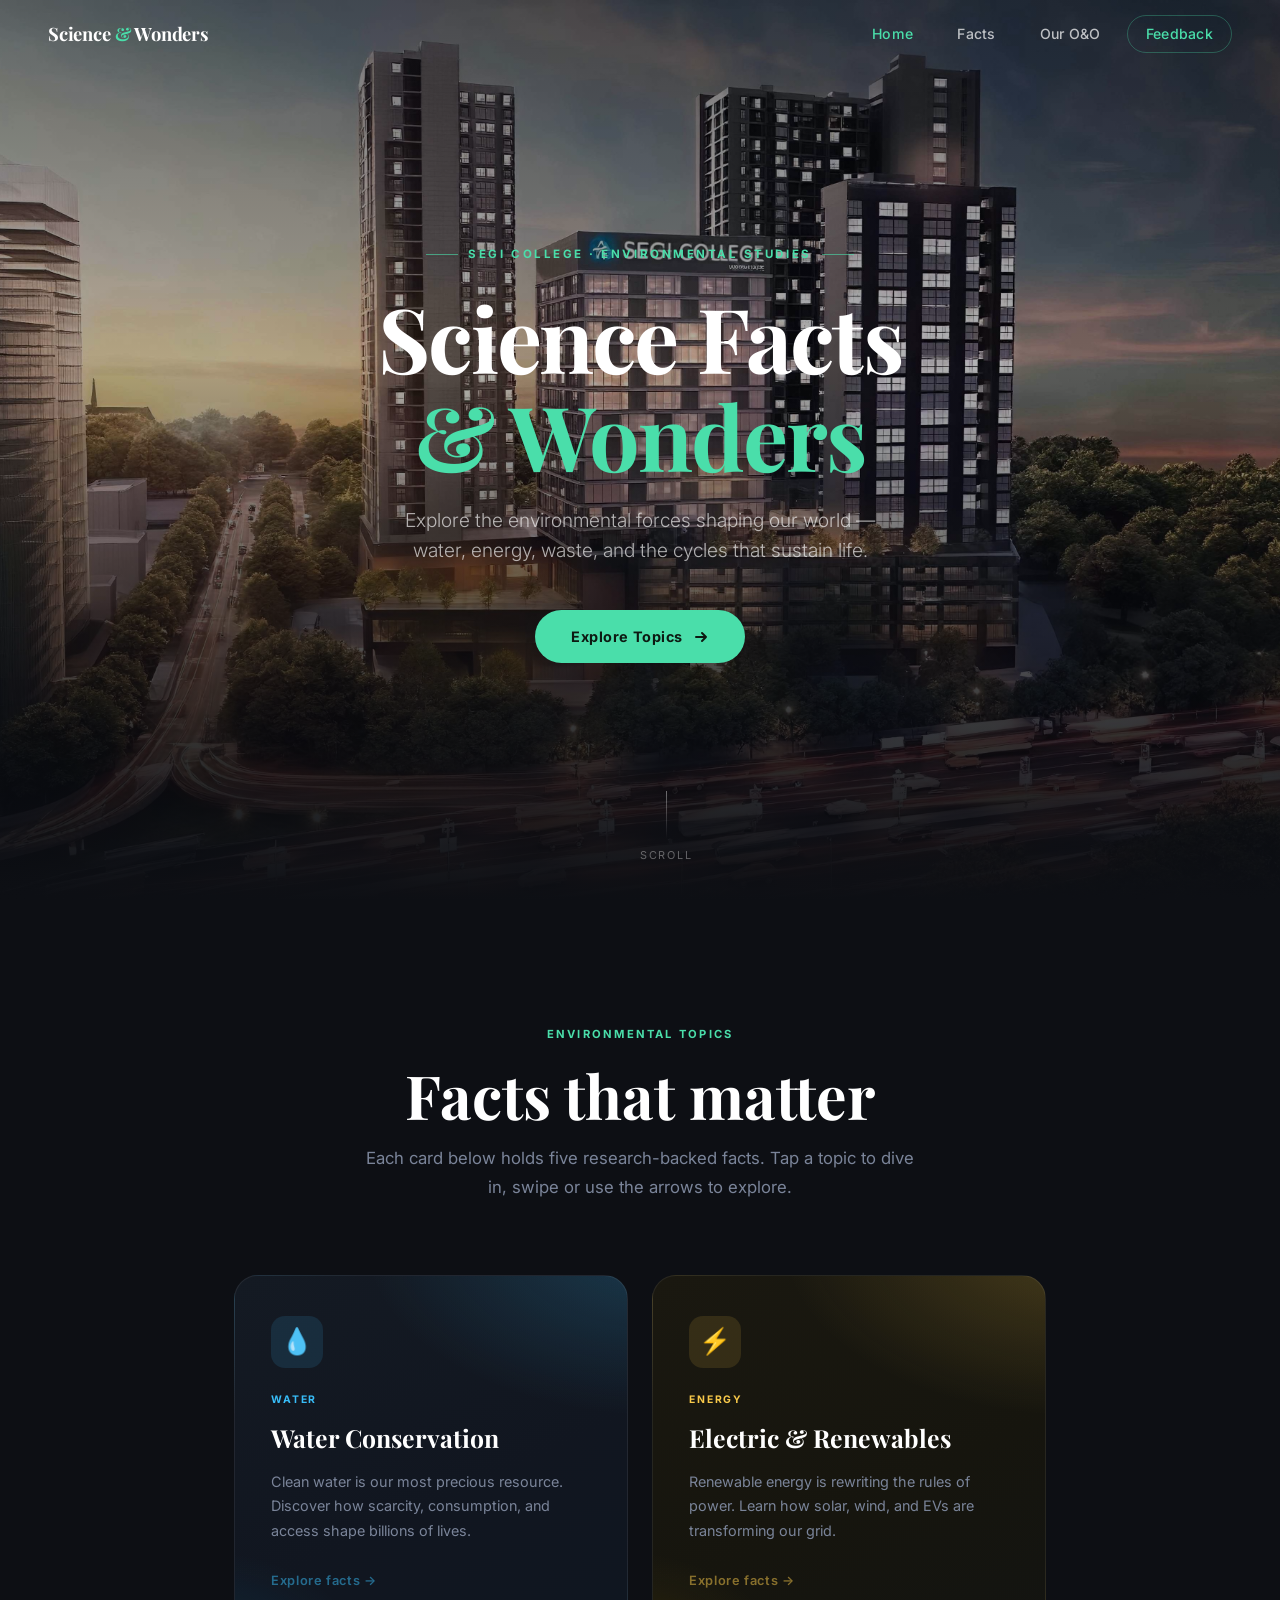
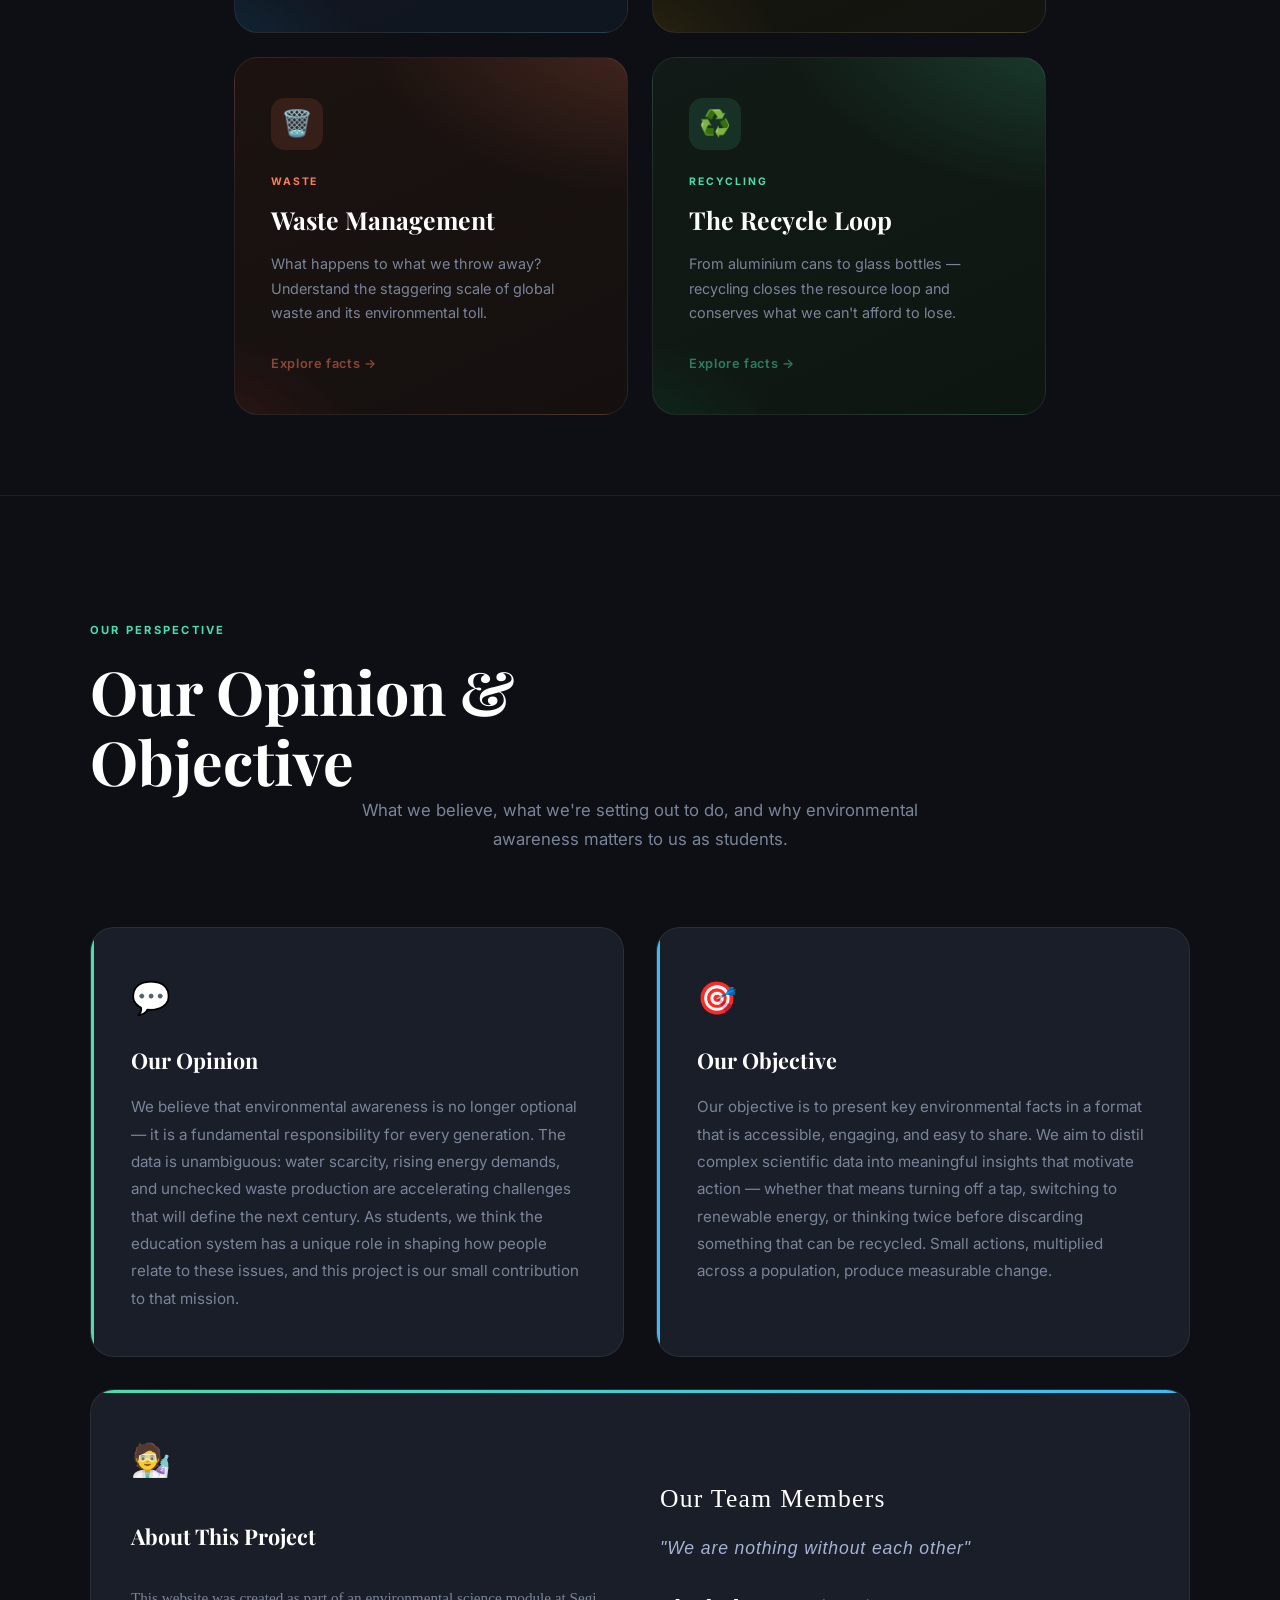
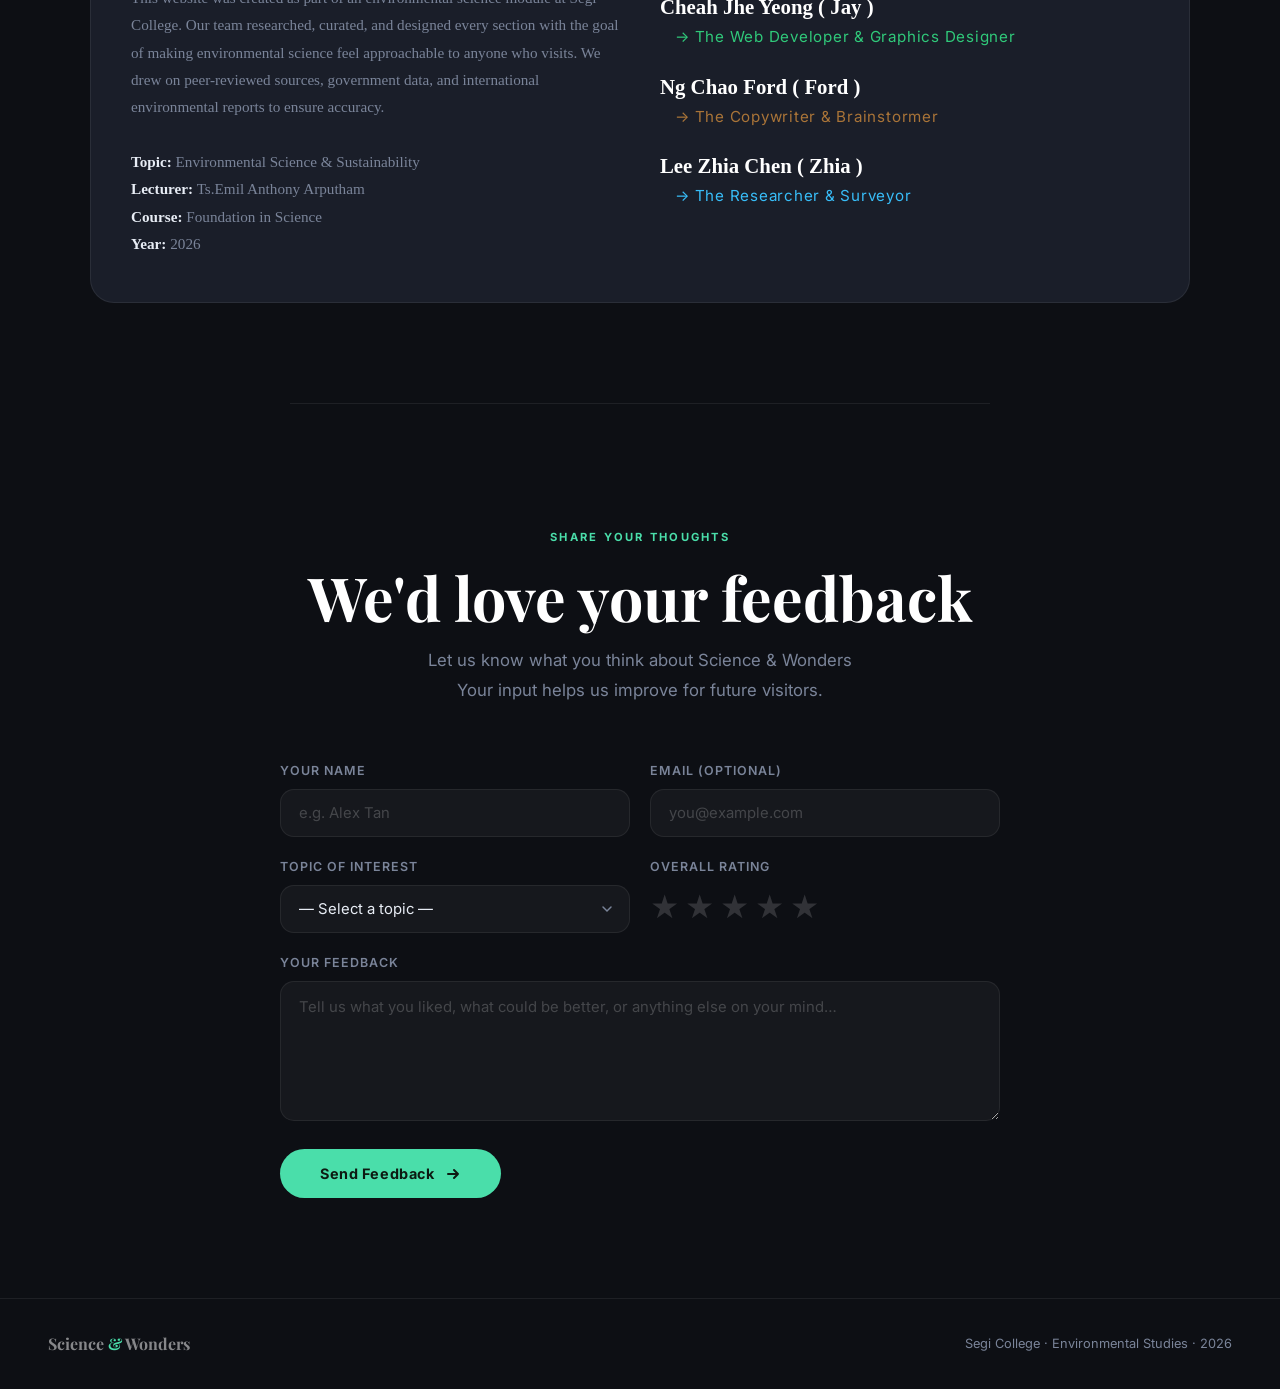
==== commit 9f42ac15: "Add files via upload" ====
--- a/index.html
+++ b/index.html
@@ -4,6 +4,7 @@
   <meta charset="UTF-8" />
   <meta name="viewport" content="width=device-width, initial-scale=1.0" />
   <title>Science Facts & Wonders</title>
+  <link rel="icon" type="image/png" href="leaf_icon.png">
   <link rel="preconnect" href="https://fonts.googleapis.com" />
   <link rel="preconnect" href="https://fonts.gstatic.com" crossorigin />
   <link href="https://fonts.googleapis.com/css2?family=Playfair+Display:wght@400;700&family=Inter:wght@300;400;500;600;700&display=swap" rel="stylesheet" />
@@ -111,7 +112,7 @@
       <div class="opinion-header reveal">
         <span class="section-eyebrow">Our Perspective</span>
         <h2 class="section-heading">Our Opinion &amp;<br>Objective</h2>
-        <p class="section-sub">
+        <p style="text-align: center; margin: 0 auto;" class="section-sub">
           What we believe, what we're setting out to do, and why environmental awareness matters to us as students.
         </p>
       </div>
@@ -150,26 +151,41 @@
         <div class="oo-full reveal reveal-delay-3">
           <div class="oo-full-left">
             <div class="oo-icon">🧑‍🔬</div>
-            <h3 class="oo-title">About This Project</h3>
-            <!-- EDIT: Replace the paragraph below with your project description, subject name, semester, etc. -->
-            <p class="oo-body">
+            <h3 class="oo-title">About This Project</h3>             
+            <p style="font-family: 'Times New Roman', serif;" class="oo-body">
               This website was created as part of an environmental science module at Segi College.
               Our team researched, curated, and designed every section with the goal of making
               environmental science feel approachable to anyone who visits. We drew on peer-reviewed
               sources, government data, and international environmental reports to ensure accuracy.
+              
               <br><br>
-              <!-- EDIT: Update course name, year, and lecturer name below -->
-              <strong style="color: #e8edf5;">Course:</strong> Environmental Science &amp; Sustainability &nbsp;·&nbsp;
-              <strong style="color: #e8edf5;">Year:</strong> 2026 &nbsp;·&nbsp;
-              <strong style="color: #e8edf5;">Lecturer:</strong> [Lecturer Name]
+              <strong style="color: #e8edf5;">Topic:</strong> Environmental Science &amp; Sustainability<br>
+              <strong style="color: #e8edf5;">Lecturer:</strong> Ts.Emil Anthony Arputham <br>
+              <strong style="color: #e8edf5;">Course:</strong> Foundation in Science<br>
+              <strong style="color: #e8edf5;">Year:</strong> 2026<br>
             </p>
           </div>
-          <div class="oo-full-right">
-            <!-- EDIT: Replace each chip with your actual team members' names -->
-            <p style="font-size:1.5rem; letter-spacing:0.1em; color:#a5b3d4; margin-bottom:8px;">Our Team Members</p>
-            <div class="member-chip"><span class="member-chip-dot"></span> Cheah Jhe Yeong</div>
-            <div class="member-chip"><span class="member-chip-dot"></span> Ng Chao Ford</div>
-            <div class="member-chip"><span class="member-chip-dot"></span> Lee Zhia Chen</div>
+          <div class="oo-full-right" style="display: flex; flex-direction: column; gap: 12px; justify-content: center;">
+            <p style="font-size: 1.6rem; letter-spacing: 0.05em; color: #ffffff; font-family: 'Times New Roman', serif; margin-bottom: 2px;">Our Team Members</p>
+            <p style="font-size: 1.1rem; letter-spacing: 0.05em; color: #a5b3d4; font-style: italic; margin-bottom: 16px;">"We are nothing without each other"</p>
+            
+            <!-- Member 1 -->
+            <div style="margin-bottom: 8px;">
+              <p style="font-size: 1.3rem; font-weight: 600; color: #ffffff; font-family: 'Times New Roman', serif; margin-bottom: 2px;">Cheah Jhe Yeong ( Jay )</p>
+              <p style="font-size: 0.95rem; color: #30c97a; letter-spacing: 0.05em; text-indent: 15px;">&rarr; The Web Developer &amp; Graphics Designer</p>
+            </div>
+
+            <!-- Member 2 -->
+            <div style="margin-bottom: 8px;">
+              <p style="font-size: 1.3rem; font-weight: 600; color: #ffffff; font-family: 'Times New Roman', serif; margin-bottom: 2px;">Ng Chao Ford ( Ford )</p>
+              <p style="font-size: 0.95rem; color: #a97438; letter-spacing: 0.05em; text-indent: 15px;">&rarr; The Copywriter &amp; Brainstormer</p>
+            </div>
+
+            <!-- Member 3 -->
+            <div style="margin-bottom: 4px;">
+              <p style="font-size: 1.3rem; font-weight: 600; color: #ffffff; font-family: 'Times New Roman', serif; margin-bottom: 2px;">Lee Zhia Chen ( Zhia )</p>
+              <p style="font-size: 0.95rem; color: #38bdf8; letter-spacing: 0.05em; text-indent: 15px;">&rarr; The Researcher &amp; Surveyor</p>
+            </div>
           </div>
         </div>
 
@@ -186,7 +202,7 @@
         <span class="section-eyebrow">Share Your Thoughts</span>
         <h2 class="section-heading">We'd love your feedback</h2>
         <p class="section-sub">
-          Let us know what you think about Science &amp; Wonders — your input helps us improve for future visitors.
+          Let us know what you think about Science &amp; Wonders <br> Your input helps us improve for future visitors.
         </p>
       </div>
 
@@ -258,7 +274,7 @@
   ══════════════════════════════════════════════ -->
   <footer>
     <div class="foot-logo">Science <span>&</span> Wonders</div>
-    <span>Segi College · Environmental Studies · 2025</span>
+    <span>Segi College · Environmental Studies · 2026</span>
   </footer>
 
   <!-- ══════════════════════════════════════════════
@@ -309,10 +325,10 @@
         label: 'Water Conservation',
         facts: [
           "Only 3% of Earth's water is fresh, and two-thirds of that is locked in glaciers and polar ice caps.",
-          "The average person uses 80–100 gallons of water per day for domestic purposes.",
-          "It takes approximately 1,800 gallons of water to produce just one pound of beef.",
-          "Over 1 billion people worldwide still lack access to safe, clean drinking water.",
-          "A single dripping faucet can waste up to 3,000 gallons of water every year."
+          "The average person uses 300-350 liters of water per day for domestic purposes.",
+          "It takes approximately 6,000 liters of water to produce just one pound of beef.",
+          "Over 1 billion people worldwide still lack access to safe and clean drinking water.",
+          "A single dripping faucet can waste up to 10,000 liters of water every year."
         ],
         backgrounds: [
           'https://images.unsplash.com/photo-1505118380757-91f5f5632de0?q=90&w=1920',
@@ -326,7 +342,7 @@
         label: 'Electric & Renewables',
         facts: [
           "Solar energy is Earth's most abundant resource — one hour of sunlight could power the entire world for a year.",
-          "Wind power capacity has been doubling roughly every three years, making it one of the fastest-growing energy sources.",
+          "Wind power capacity has been doubling roughly every three years, making it one of the fastest growing energy sources.",
           "LED lights consume 75% less energy than incandescent bulbs and last up to 25 times longer.",
           "Renewable sources now account for more than 29% of global electricity generation.",
           "Electric vehicles are 3–4× more energy-efficient than conventional petrol-powered cars."
@@ -342,15 +358,15 @@
       waste: {
         label: 'Waste Management',
         facts: [
-          "The average person generates 4.5 lbs of trash daily — roughly 1,600 lbs of waste every year.",
+          "The average person generates 2.1 kg of trash daily, roughly 725 kg of waste every year.",
           "Plastic bags can take up to 1,000 years to decompose in a landfill.",
-          "Food waste alone accounts for 30–40% of the US food supply and contributes heavily to methane emissions.",
-          "Americans discard approximately 25 trillion Styrofoam cups every single year.",
+          "Food waste alone accounts for 30–45% of Malaysia's total waste stream and contributes heavily to methane emissions in landfills.",
+          "Malaysians discard approximately 1.1 million tons of plastic and single-use containers every single year.",
           "Composting can redirect up to 30% of household waste away from landfill entirely."
         ],
         backgrounds: [
           'https://images.unsplash.com/photo-1530587191325-3db32d826c18?q=90&w=1920',
-          'https://images.unsplash.com/photo-1604187352574-c75ca79f5807?q=90&w=1920',
+          'https://images.unsplash.com/photo-1611284446314-60a58ac0deb9?q=90&w=1920',
           'https://images.unsplash.com/photo-1558618666-fcd25c85cd64?q=90&w=1920',
           'https://images.unsplash.com/photo-1619642751034-765dfdf7c58e?q=90&w=1920',
           'https://images.unsplash.com/photo-1591955506264-3f5a6834570a?q=90&w=1920'
@@ -360,9 +376,9 @@
         label: 'The Recycle Loop',
         facts: [
           "Recycling a single aluminium can saves enough energy to power a laptop for three hours.",
-          "One tonne of recycled paper spares 17 trees, 7,000 gallons of water, and 4,000 kWh of energy.",
+          "One tonne of recycled paper spares 17 trees, 25,000 liters of water, and 14,400,000 kJ of energy.",
           "Glass is 100% recyclable and can be remelted indefinitely without losing quality.",
-          "The US recycling industry generates over $236 billion in revenue and employs 1.1 million people.",
+          "The Malaysia recycling industry generates over RM4.5 billion in revenue and employs roughly 40,000 people.",
           "Recycling plastic saves twice as much energy as burning it for fuel."
         ],
         backgrounds: [
@@ -535,6 +551,19 @@
     document.getElementById('fb-name').focus();
     return;
   }
+  if (!topic || topic === "") {
+  alert('Please select a topic before submitting.');
+  document.getElementById('fb-topic').focus();
+  return;
+}
+  if (!ratingEl) {
+  alert('Please rate before submitting.');
+  const firstRatingRadio = document.querySelector('input[name="rating"]');
+    if (firstRatingRadio) {
+    firstRatingRadio.focus();
+  }
+  return;
+}
   if (!message) {
     alert('Please write your feedback before submitting.');
     document.getElementById('fb-message').focus();
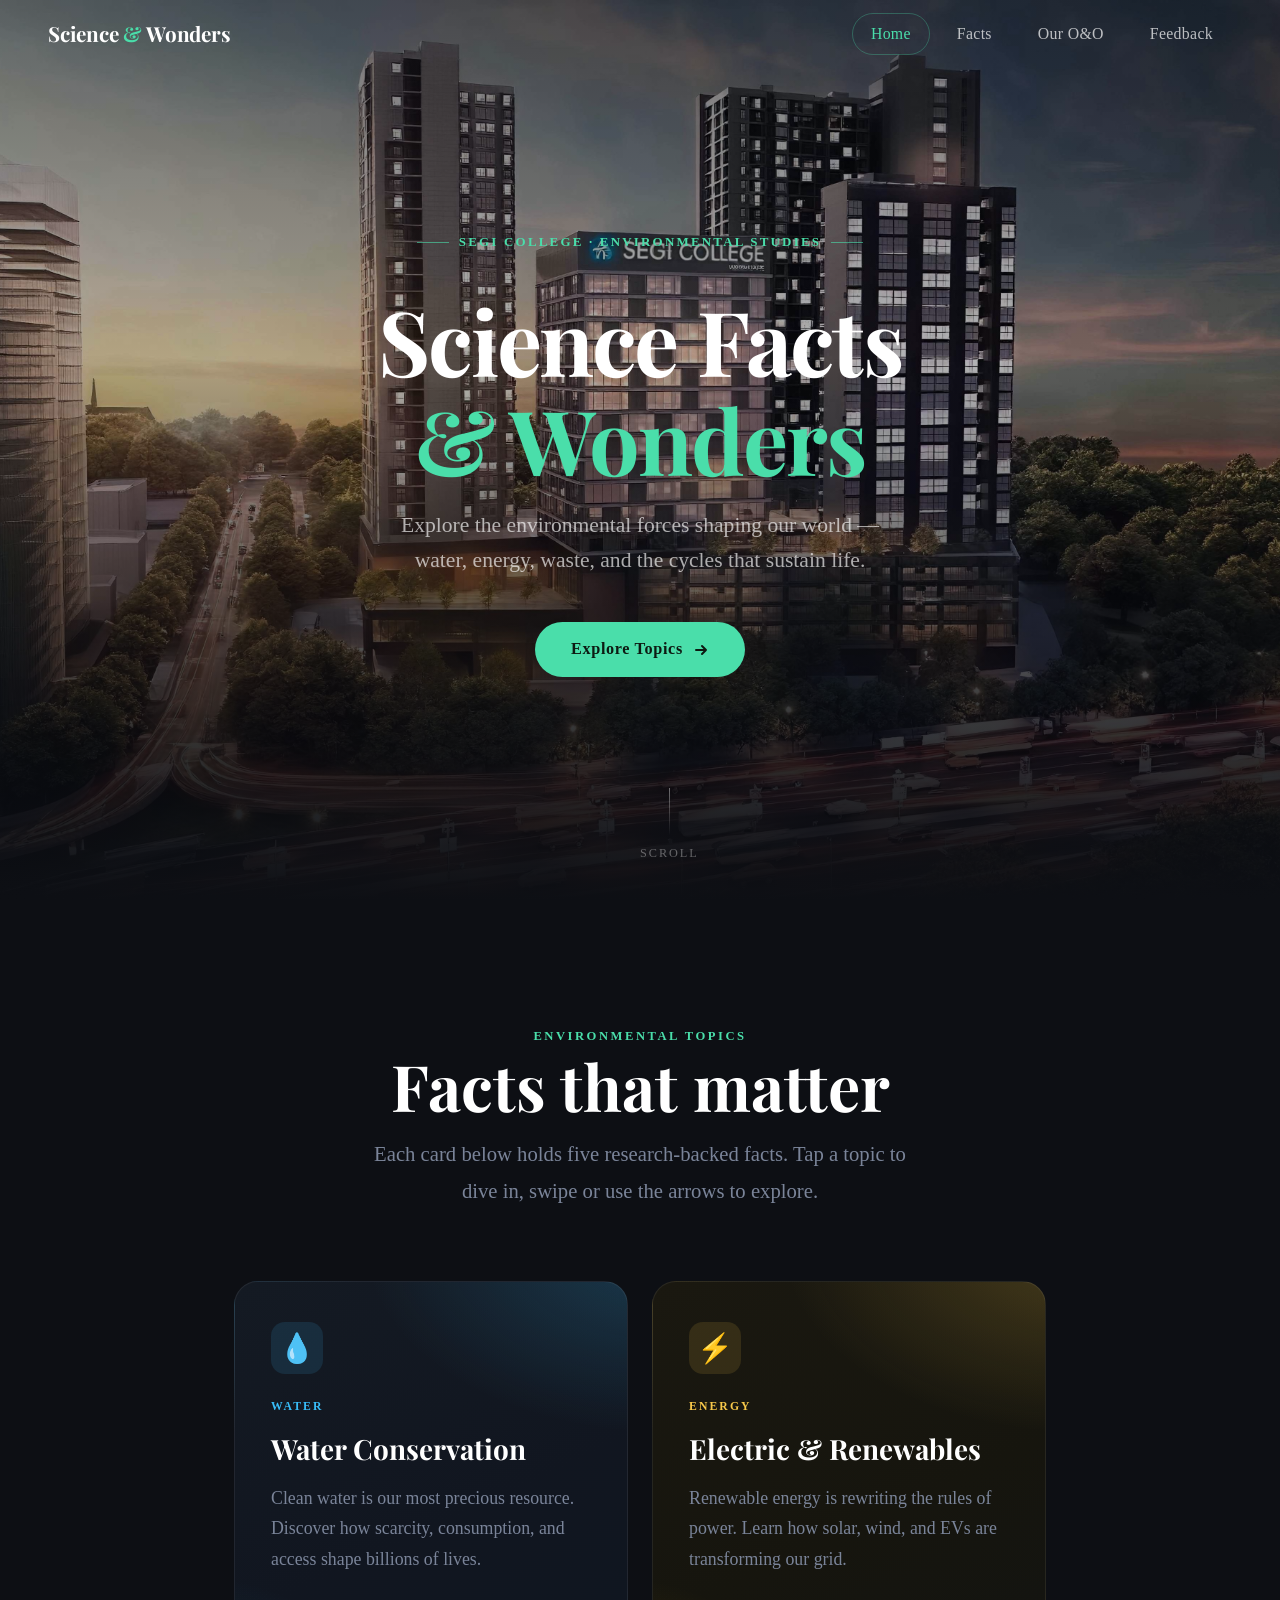
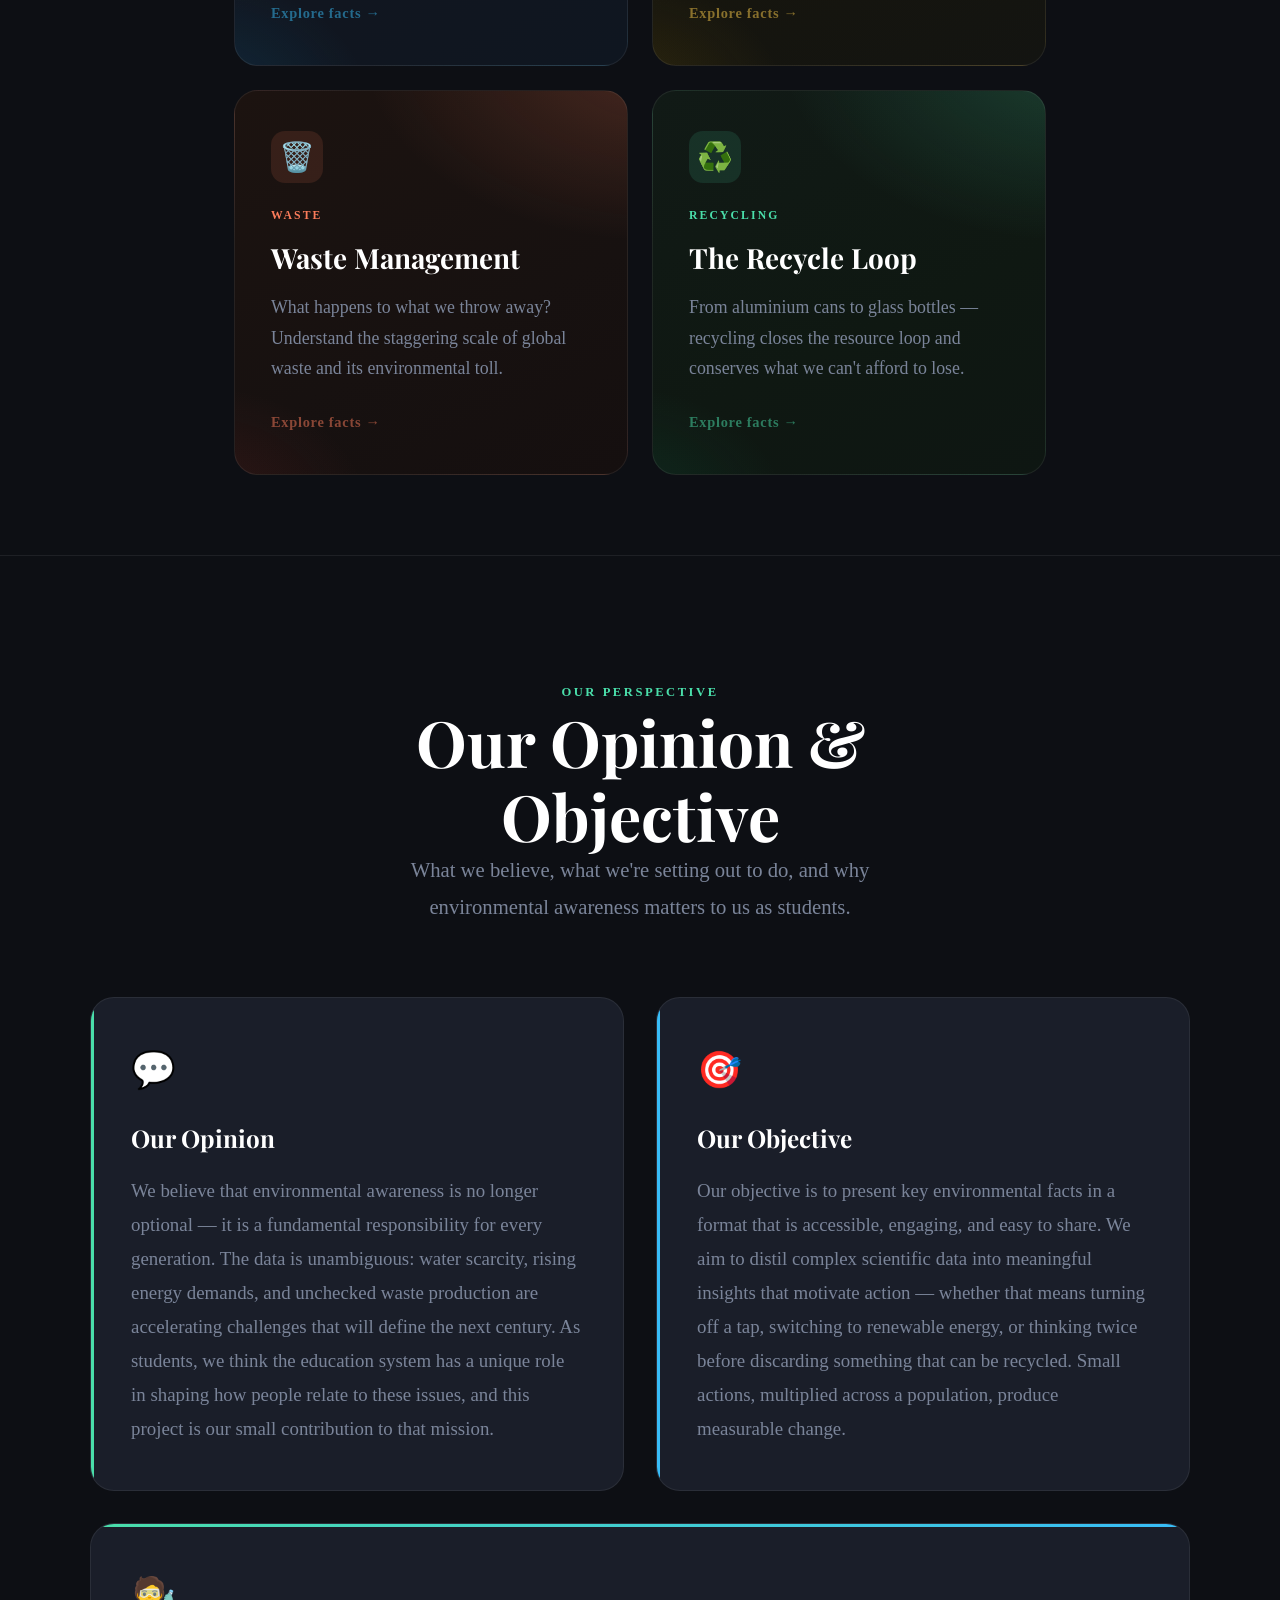
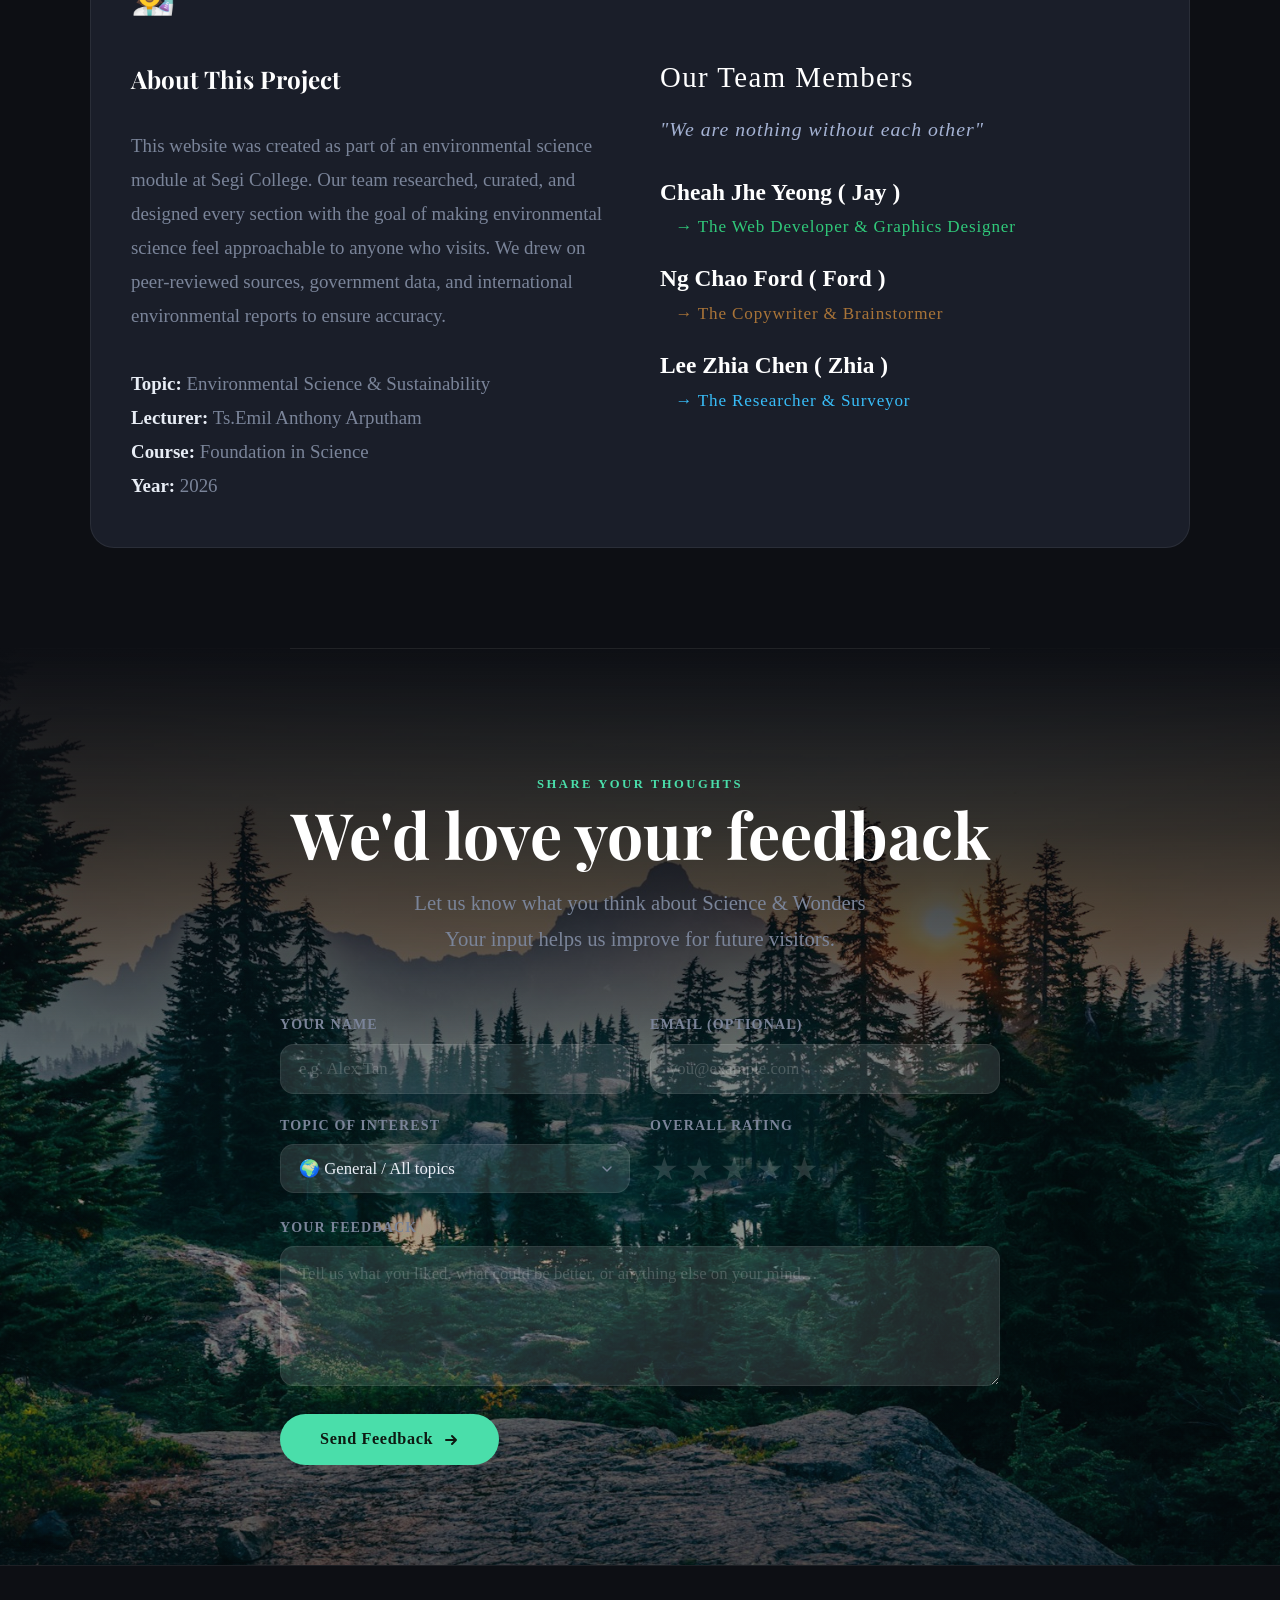
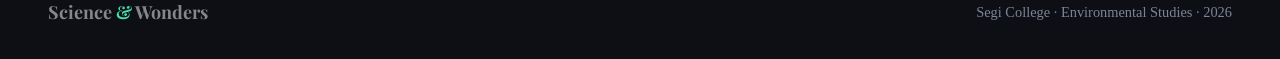
==== commit 1eab0eda: "Update fmt.Println output from 'Hello' to 'Goodbye'" ====
--- a/index.html
+++ b/index.html
@@ -225,12 +225,11 @@
           <div class="fb-field">
             <label for="fb-topic">Topic of Interest</label>
             <select id="fb-topic">
-              <option value="">— Select a topic —</option>
+              <option value="general">🌍 General / All topics</option>
               <option value="water">💧 Water Conservation</option>
               <option value="electric">⚡ Electric &amp; Renewables</option>
               <option value="waste">🗑️ Waste Management</option>
               <option value="recycle">♻️ The Recycle Loop</option>
-              <option value="general">🌍 General / All topics</option>
             </select>
           </div>
           <div class="star-row">
@@ -613,4 +612,4 @@
 }
   </script>
 </body>
-</html>+</html>
--- a/style.css
+++ b/style.css
@@ -25,7 +25,7 @@
   --recycle: #4adeaa;
  
   --ff-display: 'Playfair Display', serif;
-  --ff-body:    'Inter', sans-serif;
+  --ff-body:    'Times New Roman', sans-serif;
  
   --nav-h: 68px;
  
@@ -34,7 +34,7 @@
  
 /* ── RESET ───────────────────────────────────────────────── */
 *, *::before, *::after { margin: 0; padding: 0; box-sizing: border-box; }
-html { scroll-behavior: smooth; font-size: 16px; }
+html { scroll-behavior: smooth; font-size: 18px; }
 body {
   font-family: var(--ff-body);
   background: var(--clr-bg);
@@ -55,6 +55,7 @@
   text-transform: uppercase;
   color: var(--clr-accent);
   margin-bottom: 16px;
+  margin: 0 auto;
 }
 .section-heading {
   font-family: var(--ff-display);
@@ -62,13 +63,15 @@
   font-weight: 700;
   color: var(--clr-heading);
   line-height: 1.15;
+  margin: 0 auto;
 }
 .section-sub {
-  font-size: 1.05rem;
+  font-size: 1.15rem;
   color: var(--clr-muted);
   max-width: 560px;
   line-height: 1.75;
   margin-top: 14px;
+  margin: 0 auto;
 }
  
 /* ── NAVBAR ──────────────────────────────────────────────── */
@@ -104,26 +107,33 @@
   gap: 8px;
   list-style: none;
 }
+/* Make all standard nav buttons have an oval shape border, matching Feedback */
 .nav-links li a {
   display: block;
-  padding: 8px 18px;
+  padding: 7px 18px;             /* Match the padding of the feedback button */
   border-radius: 50px;
   font-size: 0.88rem;
   font-weight: 500;
   color: rgba(255,255,255,0.7);
   letter-spacing: 0.02em;
-  transition: color 0.2s, background 0.2s;
-}
-.nav-links li a:hover { color: #fff; background: rgba(255,255,255,0.08); }
-.nav-links li a.active { color: var(--clr-accent); }
-.nav-links li a.nav-feedback {
+  border: 1px solid transparent; /* Hidden border to prevent layout jitter on hover */
+  transition: color 0.2s, background 0.2s, border-color 0.2s;
+}
+
+/* Subtle border and background for non-active links on hover */
+.nav-links li a:hover:not(.nav-feedback):not(.active) {
+  color: #fff;
+  background: rgba(255,255,255,0.08);
+  border-color: rgba(255,255,255,0.15);
+}
+
+/* Give the Active link (Home) its own distinct oval border color */
+.nav-links li a.active {
   color: var(--clr-accent);
-  border: 1px solid rgba(74,222,170,0.3);
-  padding: 7px 18px;
-}
-.nav-links li a.nav-feedback:hover {
-  background: rgba(74,222,170,0.1);
-  border-color: rgba(74,222,170,0.5);
+  border-color: rgba(74,222,170,0.3);
+}
+.nav-links li a.active:hover {
+  background: rgba(74,222,170,0.08);
 }
  
 /* ── HERO ────────────────────────────────────────────────── */
@@ -170,10 +180,10 @@
   gap: 10px;
   font-size: 0.72rem;
   font-weight: 700;
-  letter-spacing: 0.22em;
+  letter-spacing: 0.17em;
   text-transform: uppercase;
   color: var(--clr-accent);
-  margin-bottom: 24px;
+  margin-bottom: 39px;
   opacity: 0;
   transform: translateY(20px);
   animation: fadeUp 0.8s var(--ease-out-expo) 0.3s forwards;
@@ -382,7 +392,7 @@
   margin-bottom: 12px;
 }
 .card-desc {
-  font-size: 0.9rem;
+  font-size: 0.99rem;
   color: var(--clr-muted);
   line-height: 1.7;
   flex: 1;
@@ -574,6 +584,7 @@
 }
 .opinion-header {
   margin-bottom: 72px;
+  text-align: center;
 }
 .opinion-grid {
   display: grid;
@@ -612,12 +623,10 @@
   margin-bottom: 16px;
 }
 .oo-body {
-  font-size: 0.95rem;
+  font-size: 1.05rem;
   color: var(--clr-muted);
   line-height: 1.8;
 }
-/* ── EDIT MARKER: Replace the text inside .oo-body tags to customise content ── */
- 
 .oo-full {
   grid-column: 1 / -1;
   background: var(--clr-card);
@@ -651,29 +660,24 @@
   justify-content: center;
   gap: 14px;
 }
-.member-chip {
-  display: inline-flex;
-  align-items: center;
-  gap: 10px;
-  padding: 10px 18px;
-  background: rgba(255,255,255,0.05);
-  border: 1px solid var(--clr-border);
-  border-radius: 50px;
-  font-size: 0.82rem;
-  color: var(--clr-text);
-  width: fit-content;
-}
-.member-chip-dot {
-  width: 8px; height: 8px;
-  border-radius: 50%;
-  background: var(--clr-accent);
-  flex-shrink: 0;
-}
  
 /* ── FEEDBACK SECTION ────────────────────────────────────── */
 #feedback {
   padding: 120px 24px 100px;
   position: relative;
+  
+  /* Upside down gradient: rich dark background at the top fading to transparent, over the forest asset */
+  background-image:linear-gradient(
+              to top,
+              rgba(6,8,14,0.55) 0%,
+              rgba(6,8,14,0.3)  40%,
+              rgba(6,8,14,0.8)  80%,
+              rgba(13,15,20,1)  100%
+            ),
+                url('forest.jpg');
+  background-size: cover;
+  background-position: center;
+  background-attachment: scroll;
 }
 #feedback::before {
   content: '';
@@ -720,7 +724,7 @@
 .fb-field input,
 .fb-field select,
 .fb-field textarea {
-  background: rgba(255,255,255,0.04);
+  background: rgba(255,255,255,0.12);
   border: 1px solid var(--clr-border);
   border-radius: 14px;
   padding: 14px 18px;
@@ -920,4 +924,4 @@
   .topics-grid { padding: 0 12px; }
   #facts { padding: 80px 0 60px; }
   #opinion { padding: 80px 16px 80px; }
-}+}
